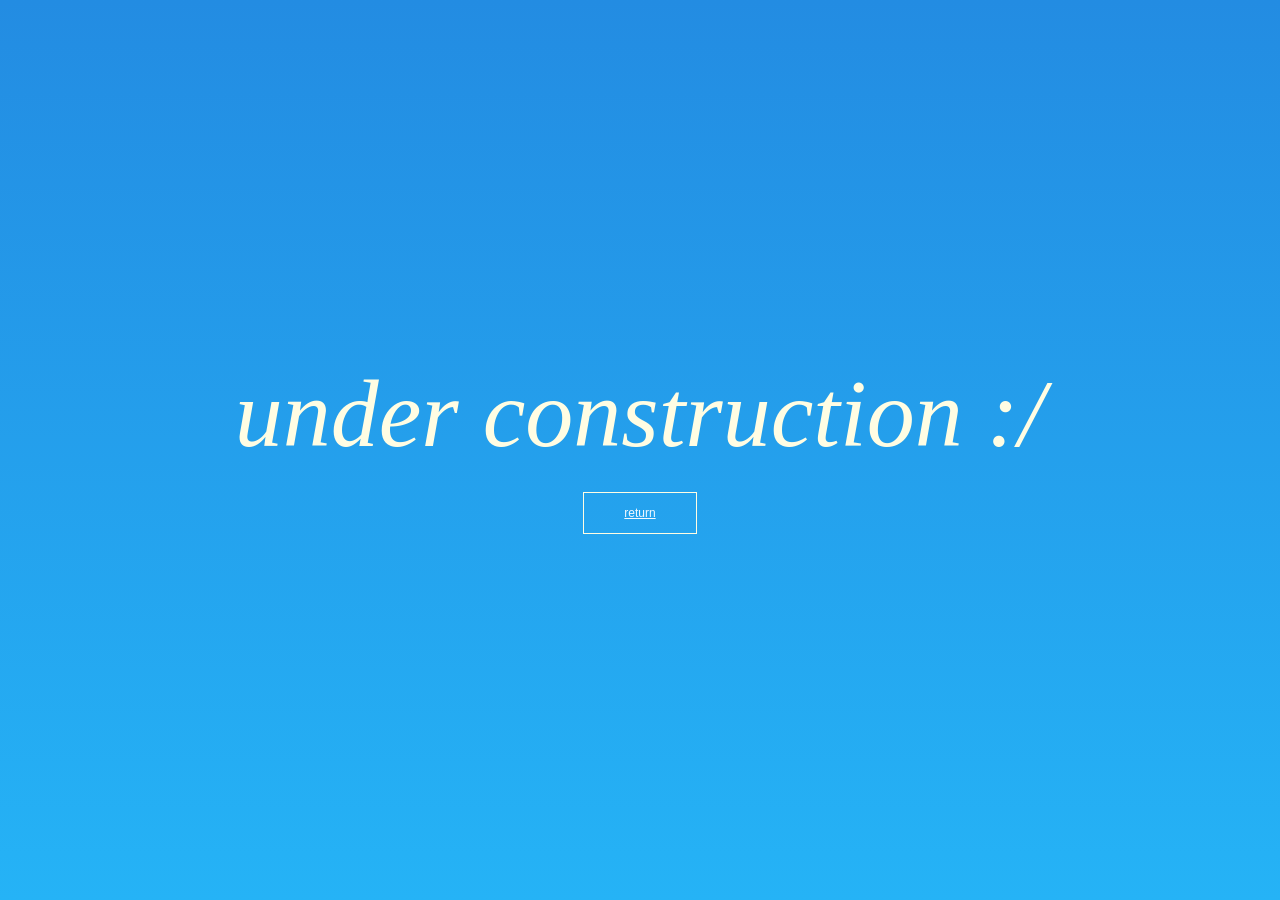
==== academics.html @ 608f5be0 "ummm some target changes and animation" ====
<!doctyle html>
<html lang="en">
  <head>
    <meta charset="UTF-8" />
    <meta name="viewport" content="width=device-width, initial-scale=1.0" />
    <link rel="preconnect" href="https://fonts.googleapis.com" />
    <link rel="preconnect" href="https://fonts.gstatic.com" crossorigin />
    <link rel="stylesheet" href="style.css" />
    <link rel="preconnect" href="https://fonts.gstatic.com" crossorigin />
    <link
      href="https://fonts.googleapis.com/css2?family=Libertinus+Serif:ital,wght@0,400;0,600;0,700;1,400;1,600;1,700&display=swap"
      rel="stylesheet"
    />
  </head>
  <body>
    <div class="landing">
      <div class="h1">under construction :/</div>
      <div style="margin-top: 1.2em" class="return-button">
        <a href="index.html" style="color: aliceblue"> return </a>
      </div>
    </div>
  </body>
</html>
---- style.css ----
@font-face {
  font-family: "Bodoni 72 Italics";
  src: url("bodoni72.ttf") format("truetype");
}

body {
    font-family:Verdana, Geneva, Tahoma, sans-serif;
    margin:0;
    color:#fffde3;
}

html,body{
    min-height: 100vh;
    margin:0;
    color:#fffde3;
    overscroll-behavior:none;
}

.landing{
  min-height: 100vh;
  display: flex;
  flex-direction: column;
  justify-content: center;
  align-items: center;
  position: relative;
     background: linear-gradient(
        180deg,
        #238CE2,
        #25B3F6
    );
}

.landing-text{
    display:flex;
    flex-direction: column;
    justify-content: center;
    align-items: center;
    position: relative;
    z-index:1;
}

.title{
    font-family: "Bodoni 72 Italics", serif;
    font-style: italic;
    font-weight: 400;
    font-size:8rem;
    color:#fffde3;
    margin-bottom:1rem;
    line-height:1;
}

.title:hover{
    transform:scale(1.1);
    cursor:pointer;
}

.h1{
    font-family: "Bodoni 72 Italics", serif;
    font-style: italic;
    font-weight: 400;
    font-size:6rem;
    color:#fffde3;
    margin-bottom:1rem;
    line-height:1;
}

.h2{
    font-family: "Bodoni 72 Italics", serif;
    font-style: italic;
    font-weight: z00;
    font-size:4rem;
    color:#fffde3;
    margin-bottom:1rem;
    line-height:1;
}

.subtitle{
    font-family: "Verdana", sans-serif;
    font-weight: 400;
    font-size:3rem;
    color:#FFFFF1;
    line-height:1;
}

.body{
    font-family:"Verdana",sans-serif;
    font-size:1.5rem;
    color:#FFFFF1;
}

.hyperlink{
    font-family:"Verdana",sans-serif;
    font-size:1.1rem; 
    color:#c7f7ff;
    align-content:center;
}

.hyperlink:hover{
    transform: scale(1.1);
    color:#87edff;
}

.icons{
    display:flex;
    gap:1.5em;
    justify-content:center;
}

.icon-wrapper{
    position:relative;
}


.icons img{
    width:3.5rem;
    padding-top:2em;
    z-index:2;
    transition: transform 0.2s ease;
}

.icons img:hover{
    transform: scale(1.3);
    cursor: pointer;
}


.hoverbox{
  position: absolute;
  bottom: -20%;
  left: 50%;
  transform: translateX(-50%);
  background: white;
  color: #238CE2;
  padding: 0.4em 0.8em;
  font-size: 0.9rem;
  white-space: nowrap;
  opacity: 0;
  transition: opacity 0.2s ease;
  pointer-events: none;
}

.hoverbox-image{
  position: absolute;
  bottom: 30%;
  left: 40%;
  background: white;
  color: #238CE2;
  padding: 0.4em 0.8em;
  font-size: 0.9rem;
  white-space: nowrap;
  opacity: 0;
  transition: opacity 0.2s ease;
  pointer-events: none;
}

.icon-wrapper:hover .hoverbox {
  opacity: 1;
}

.section-image:hover .hoverbox-image{
    opacity:1;
}

.cloud{
    position:absolute;
    display:flex;
    flex-direction:column;
    justify-content:center;
    align-items:center;
    overflow:hidden;
    bottom:-4em;
    z-index:1;
    transition: transform 0.3s ease;
    pointer-events: none;
}

.cloud img{
    width:100%;
}

.cloud2{
    position:absolute;
    display:flex;
    flex-direction:column;
    justify-content:center;
    align-items:center;
    overflow:hidden;
    bottom:1em;
    z-index:1;
    transition: transform 0.8s ease;
    pointer-events: none;
}

.cloud2 img{
    width:100%;
}

.wave{
    position:absolute;
    display:flex;
    flex-direction:column;
    justify-content:center;
    align-items:center;
    overflow:hidden;
    bottom:-250px;
    z-index:1;
    transition: transform 0.2s ease;
    pointer-events: none;
}

.wave img{
    width:100%;
}


.main{
    background:linear-gradient(
        180deg,
        #25B3F6,
        #8DDBFF
    );
    padding-top:22em;
}

.section{
    z-index:0;
    display:flex;
    flex-direction:row;
    align-items:center;
    justify-content:space-between;
    gap: 2em;
    padding-left: 10em;
    padding-top:em;
    padding-right:8em;
    padding-bottom:10em;
}

.last-section{
    justify-content:center;
    align-items:center;
    z-index:0;
    text-align:center;
}

.section-text{
    display:flex;
    flex-direction:column;
    align-items:flex-start;
    gap:0.5rem;
}

.section-image{
    display:flex;
    flex-direction:column;
    align-items:flex-end;
    gap:0.2rem;
    padding-top:2rem;
    padding-left:1rem;
}

.section-image:hover{
    transition:transform 0.2s ease;
    transform:scale(1.1);
}

.section img{
    max-width:30rem;
    max-height:30rem;
    align-items:center;
}


.third{
justify-content:center;
display:flex;
flex-direction:column;
align-items:center;
padding:5em;
gap:1.5em;

}

.polaroid{
    justify-content:center;
    display:flex;
    flex-direction:row;
    align-items:center;
}

.column{
    float:left;
    width:33.33%;
    align-items:center;
    justify-items: center;
    z-index:0;
    margin-top:2em;
}

.column-image{
    border-radius:10px;
}

.row:after{
    content:"";
    display:table;
    clear:both;
}

.rounded{
    border-radius:1.1em;
}

.rounded:hover{
    transform:scale(1.05);
    cursor:pointer;
    transition:transform 0.1s ease-in-out;
}

.fourth{
    justify-content:center;
display:flex;
flex-direction:column;
align-items:center;
padding:5em;
gap:1.5em;
}

.trail {
  position: absolute;
  width: 8px;
  height: 8px;
  border-radius: 50%;
  background: white;
  pointer-events: none;
  transform: translate(-50%, -50%);
  animation: fade 0.6s ease forwards;
  z-index: 9999;
}

.window1 {
  position: relative;
  cursor: pointer;
}

.window1 img {
  position: absolute;
  top: 0;
  left: 0;
  width: 100%;
  height: 100%;
}

@keyframes fade {
  0%   { opacity: 1; transform: translate(-50%, -50%) scale(1); }
  100% { opacity: 0; transform: translate(-50%, -50%) scale(0); }
}

.return-button{
    border:1px solid #fffde3;
    padding:0.8rem 2.5rem;
    corner-radius:1em;
    display:inline-block;
    font-size:12px;
}

.return-button:hover{
    transform:scale(1.35);
    transition: 0.2s ease-out;
}
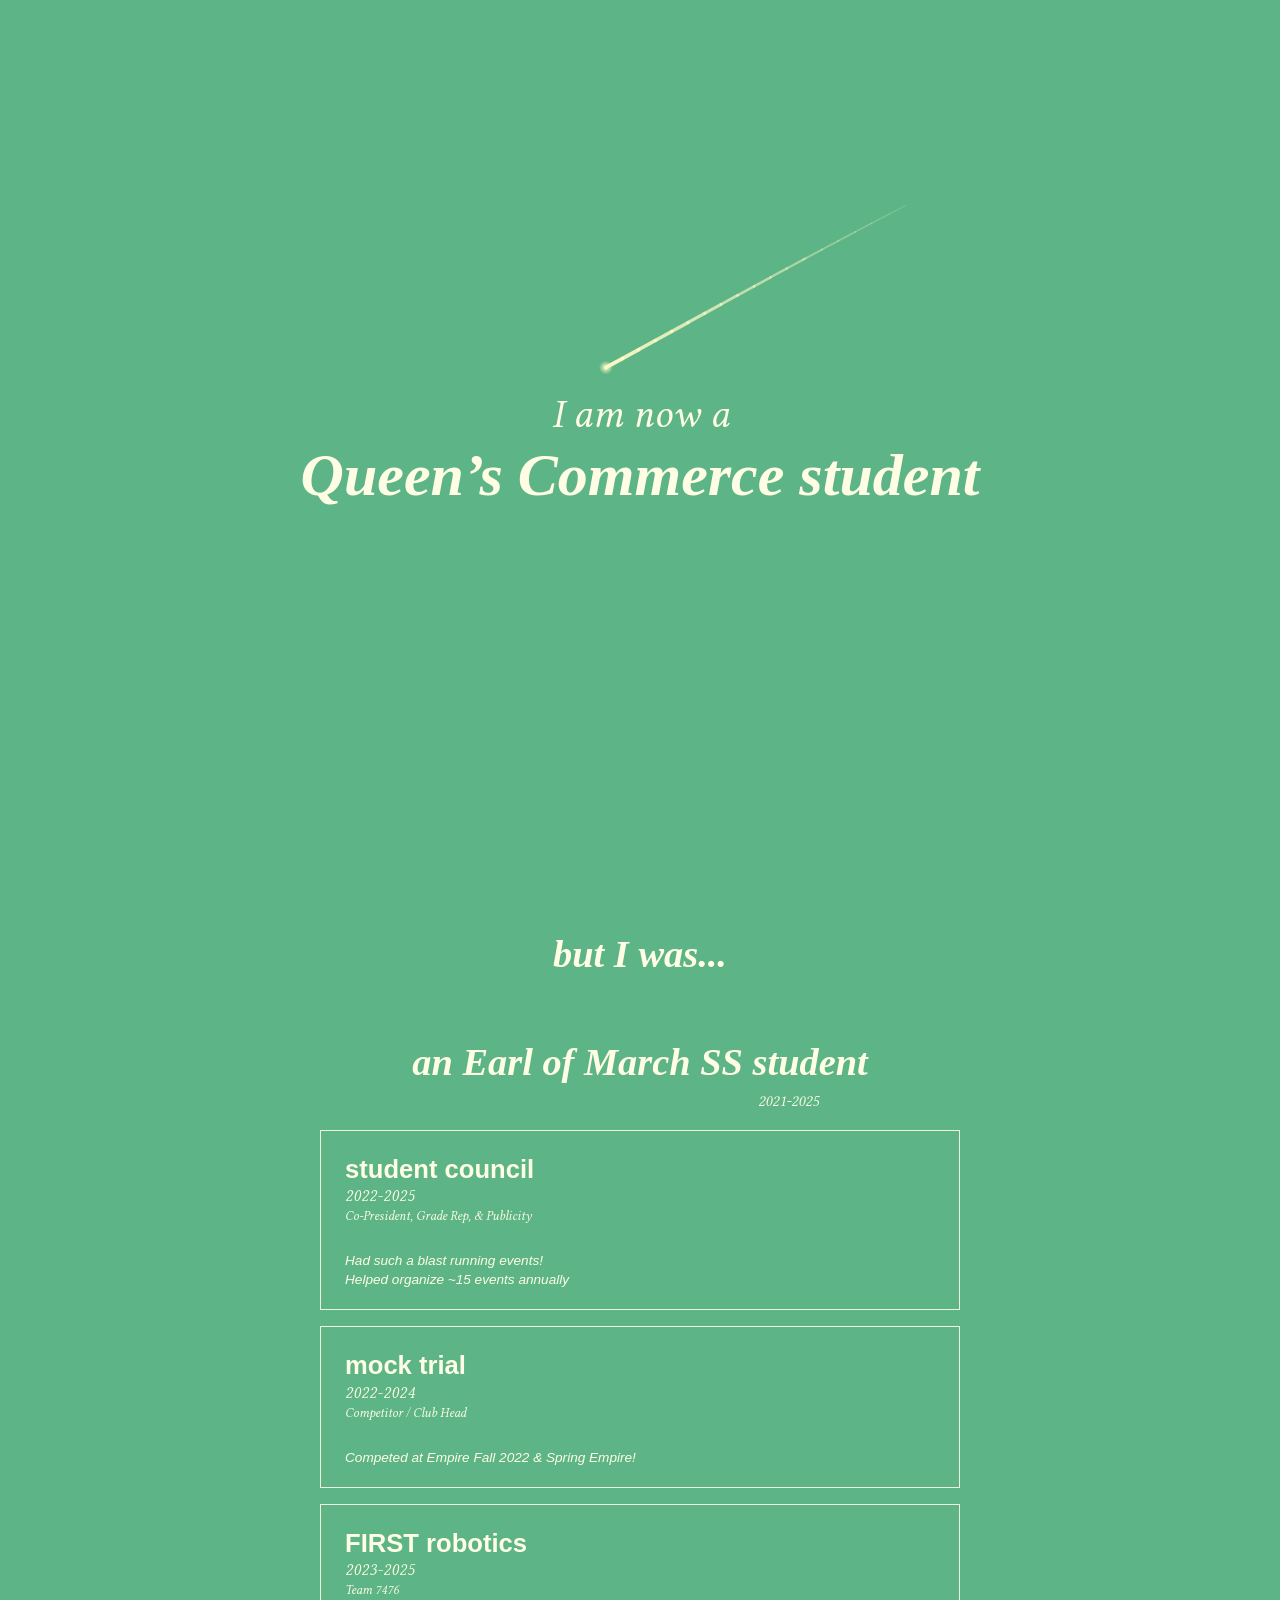
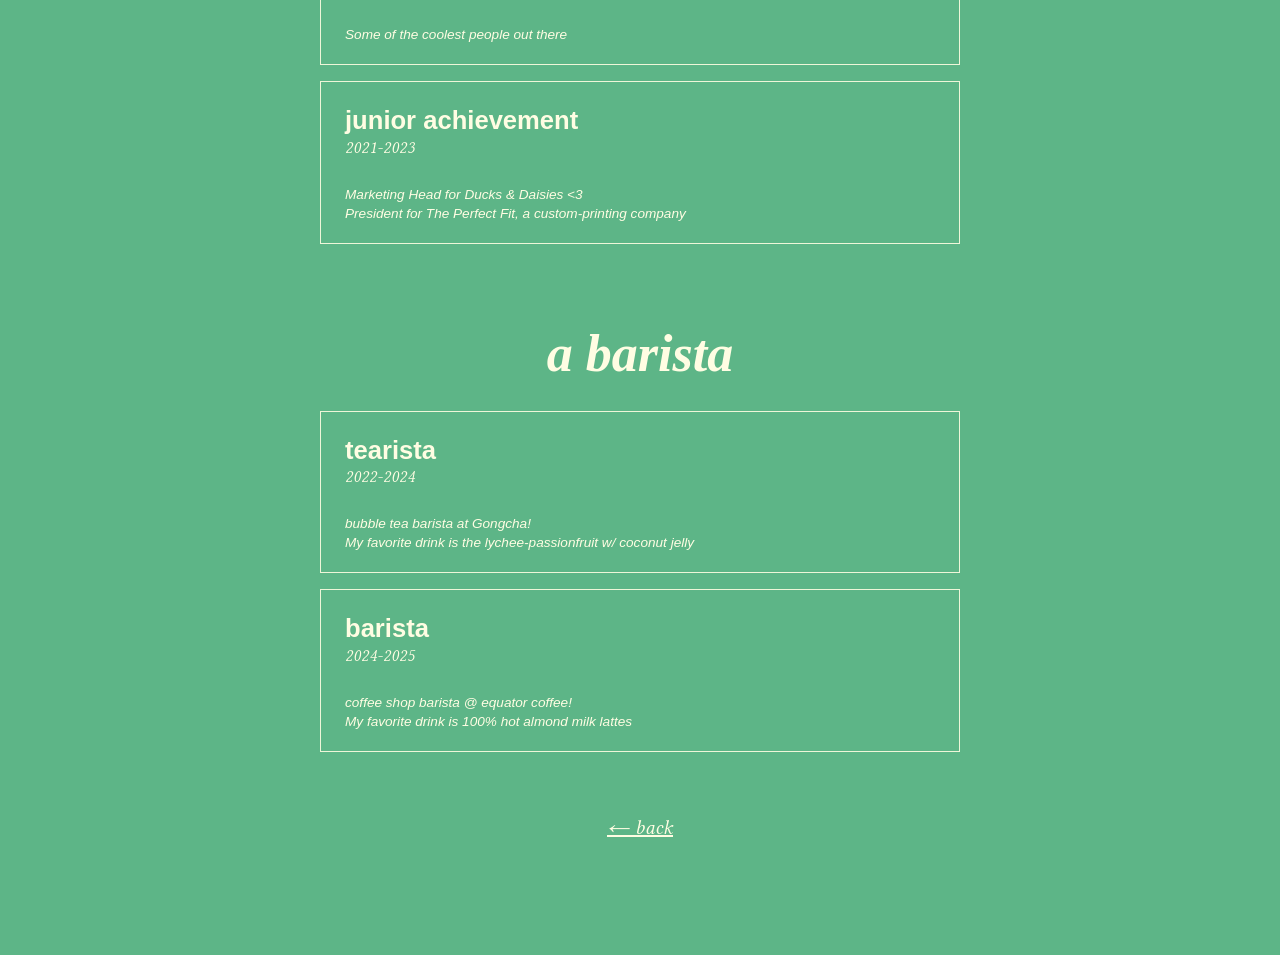
==== commit 71f020bb: "academic, events, index changes" ====
--- a/academics.html
+++ b/academics.html
@@ -1,23 +1,103 @@
-<!doctyle html>
+<!doctype html>
 <html lang="en">
   <head>
     <meta charset="UTF-8" />
     <meta name="viewport" content="width=device-width, initial-scale=1.0" />
+    <title>Academics - Ren Sun</title>
+    <link
+      rel="icon"
+      type="image/png"
+      sizes="192x192"
+      href="img/favicon-192.png"
+    />
     <link rel="preconnect" href="https://fonts.googleapis.com" />
     <link rel="preconnect" href="https://fonts.gstatic.com" crossorigin />
     <link rel="stylesheet" href="style.css" />
-    <link rel="preconnect" href="https://fonts.gstatic.com" crossorigin />
     <link
       href="https://fonts.googleapis.com/css2?family=Libertinus+Serif:ital,wght@0,400;0,600;0,700;1,400;1,600;1,700&display=swap"
       rel="stylesheet"
     />
   </head>
-  <body>
-    <div class="landing">
-      <div class="h1">under construction :/</div>
-      <div style="margin-top: 1.2em" class="return-button">
-        <a href="index.html" style="color: aliceblue"> return </a>
-      </div>
-    </div>
+  <body class="academics-page">
+    <header class="acad-hero">
+      <canvas class="shooting-stars" aria-hidden="true"></canvas>
+      <h1 class="acad-hero-text">
+        <span class="acad-hero-small">I am now a</span>
+        <span class="acad-hero-big">Queen’s Commerce student</span>
+      </h1>
+    </header>
+
+    <main class="acad-content">
+      <p class="acad-lead reveal">but I was...</p>
+
+      <section>
+        <h2 class="acad-heading reveal">an Earl of March SS student</h2>
+        <p class="acad-years reveal">2021-2025</p>
+
+        <article class="acad-card reveal">
+          <h3>student council</h3>
+          <p class="acad-dates">2022-2025</p>
+          <p class="acad-role">Co-President, Grade Rep, &amp; Publicity</p>
+          <p class="acad-note">
+            Had such a blast running events!<br />
+            Helped organize ~15 events annually
+          </p>
+        </article>
+
+        <article class="acad-card reveal">
+          <h3>mock trial</h3>
+          <p class="acad-dates">2022-2024</p>
+          <p class="acad-role">Competitor / Club Head</p>
+          <p class="acad-note">
+            Competed at Empire Fall 2022 &amp; Spring Empire!
+          </p>
+        </article>
+
+        <article class="acad-card reveal">
+          <h3>FIRST robotics</h3>
+          <p class="acad-dates">2023-2025</p>
+          <p class="acad-role">Team 7476</p>
+          <p class="acad-note">Some of the coolest people out there</p>
+        </article>
+
+        <article class="acad-card reveal">
+          <h3>junior achievement</h3>
+          <p class="acad-dates">2021-2023</p>
+          <p class="acad-note">
+            Marketing Head for Ducks &amp; Daisies &lt;3<br />
+            President for The Perfect Fit, a custom-printing company
+          </p>
+        </article>
+      </section>
+
+      <section>
+        <h2 class="acad-heading acad-heading-big reveal">a barista</h2>
+
+        <article class="acad-card reveal">
+          <h3>tearista</h3>
+          <p class="acad-dates">2022-2024</p>
+          <p class="acad-note">
+            bubble tea barista at Gongcha!<br />
+            My favorite drink is the lychee-passionfruit w/ coconut jelly
+          </p>
+        </article>
+
+        <article class="acad-card reveal">
+          <h3>barista</h3>
+          <p class="acad-dates">2024-2025</p>
+          <p class="acad-note">
+            coffee shop barista @ equator coffee!<br />
+            My favorite drink is 100% hot almond milk lattes
+          </p>
+        </article>
+      </section>
+
+      <p class="acad-back reveal">
+        <a href="index.html">← back</a>
+      </p>
+    </main>
+
+    <script src="shooting-stars.js"></script>
+    <script src="reveal.js"></script>
   </body>
 </html>
--- a/style.css
+++ b/style.css
@@ -14,6 +14,34 @@
     margin:0;
     color:#fffde3;
     overscroll-behavior:none;
+    overflow-x:clip;
+}
+
+.fish-cursor-on{
+    cursor:none;
+}
+
+.fish-cursor{
+    position:fixed;
+    top:0;
+    left:0;
+    z-index:10000;
+    width:40px;
+    max-width:none;
+    pointer-events:none;
+    visibility:hidden;
+}
+
+.fish-cursor.is-visible{
+    visibility:visible;
+}
+
+img{
+    max-width:100%;
+    height:auto;      
+    /* no dragging images around as a see-through "ghost" (Firefox: see index.html) */
+    -webkit-user-drag:none;
+    user-select:none;
 }
 
 .landing{
@@ -30,6 +58,16 @@
     );
 }
 
+
+.shooting-stars{
+    position:absolute;
+    inset:0;
+    width:100%;
+    height:100%;
+    z-index:0;
+    pointer-events:none;
+}
+
 .landing-text{
     display:flex;
     flex-direction: column;
@@ -43,22 +81,27 @@
     font-family: "Bodoni 72 Italics", serif;
     font-style: italic;
     font-weight: 400;
-    font-size:8rem;
+    font-size:clamp(4.5rem, 16vw, 8rem);
     color:#fffde3;
     margin-bottom:1rem;
     line-height:1;
 }
 
-.title:hover{
-    transform:scale(1.1);
-    cursor:pointer;
-}
+.title-letter{
+    display:inline-block;
+    transition:transform 0.2s ease;
+}
+
+.title-letter:hover{
+    transform:scale(1.3);
+}
+
 
 .h1{
     font-family: "Bodoni 72 Italics", serif;
     font-style: italic;
     font-weight: 400;
-    font-size:6rem;
+    font-size:clamp(2rem, 9vw, 4rem);
     color:#fffde3;
     margin-bottom:1rem;
     line-height:1;
@@ -68,7 +111,7 @@
     font-family: "Bodoni 72 Italics", serif;
     font-style: italic;
     font-weight: z00;
-    font-size:4rem;
+    font-size:clamp(2rem, 7vw, 4rem);
     color:#fffde3;
     margin-bottom:1rem;
     line-height:1;
@@ -77,14 +120,14 @@
 .subtitle{
     font-family: "Verdana", sans-serif;
     font-weight: 400;
-    font-size:3rem;
+    font-size:clamp(1.75rem, 6vw, 3rem);
     color:#FFFFF1;
     line-height:1;
 }
 
 .body{
     font-family:"Verdana",sans-serif;
-    font-size:1.5rem;
+    font-size:clamp(1rem, 3.5vw, 1.5rem);
     color:#FFFFF1;
 }
 
@@ -120,7 +163,46 @@
 
 .icons img:hover{
     transform: scale(1.3);
-    cursor: pointer;
+    cursor: grab;
+}
+
+.icons a{
+    cursor:grab;
+    touch-action:none;
+}
+
+.is-grabbing,
+.is-grabbing *{
+    cursor:grabbing !important;
+}
+
+.icon-wrapper.is-empty .hoverbox{
+    display:none;
+}
+
+/* an icon that has been dragged out of the row */
+.falling-icon{
+    position:absolute;
+    top:0;
+    left:0;
+    z-index:5;
+    will-change:transform;
+}
+
+.falling-icon a,
+.falling-icon img{
+    display:block;
+}
+
+
+.falling-icon img,
+.falling-icon img:hover{
+    transform:scale(1.3);
+}
+
+
+.falling-icon a:focus:not(:focus-visible){
+    outline:none;
 }
 
 
@@ -159,6 +241,7 @@
 
 .section-image:hover .hoverbox-image{
     opacity:1;
+    z-index:2;
 }
 
 .cloud{
@@ -176,6 +259,7 @@
 
 .cloud img{
     width:100%;
+    max-width:none;
 }
 
 .cloud2{
@@ -186,13 +270,14 @@
     align-items:center;
     overflow:hidden;
     bottom:1em;
-    z-index:1;
+    z-index:2;
     transition: transform 0.8s ease;
     pointer-events: none;
 }
 
 .cloud2 img{
     width:100%;
+    max-width:none;
 }
 
 .wave{
@@ -202,14 +287,16 @@
     justify-content:center;
     align-items:center;
     overflow:hidden;
-    bottom:-250px;
+    bottom:calc(1em + 4vw - 23.8vw);
     z-index:1;
     transition: transform 0.2s ease;
     pointer-events: none;
+    opacity:80%;
 }
 
 .wave img{
     width:100%;
+    max-width:none;
 }
 
 
@@ -219,7 +306,19 @@
         #25B3F6,
         #8DDBFF
     );
-    padding-top:22em;
+    padding-top:calc(19.8vw + 6em);
+
+    position:relative;
+    z-index:0;
+}
+
+.sparkles{
+    position:fixed;
+    inset:0;
+    width:100%;
+    height:100%;
+    z-index:-1;
+    pointer-events:none;
 }
 
 .section{
@@ -230,9 +329,14 @@
     justify-content:space-between;
     gap: 2em;
     padding-left: 10em;
-    padding-top:em;
-    padding-right:8em;
+    padding-top:2em;
+    padding-right:10em;
     padding-bottom:10em;
+
+}
+
+.section img{
+    border-radius:0.4em;
 }
 
 .last-section{
@@ -258,16 +362,28 @@
     padding-left:1rem;
 }
 
-.section-image:hover{
-    transition:transform 0.2s ease;
+.section-image:empty{
+    display:none;
+}
+
+.section-image:first-child{
+    align-items:flex-start;
+    padding-left:0;
+}
+
+.section img:hover{
+    transition:transform 0.2s ease-in-out;
     transform:scale(1.1);
 }
 
 .section img{
-    max-width:30rem;
+    max-width:min(30rem, 100%);
     max-height:30rem;
     align-items:center;
 }
+
+
+
 
 
 .third{
@@ -287,19 +403,196 @@
     align-items:center;
 }
 
+
+.section:has(.column){
+    gap:clamp(3.5em, 9vw, 8em);
+    justify-content:center;
+}
+
+/* photo and caption centred within each column */
 .column{
     float:left;
-    width:33.33%;
-    align-items:center;
-    justify-items: center;
+    width:50%;
+    display:flex;
+    flex-direction:column;
+    align-items:center;
+    text-align:center;
     z-index:0;
     margin-top:2em;
 }
 
-.column-image{
-    border-radius:10px;
-}
-
+.column img{
+    border-radius:0.6em;
+}
+
+.section-image img,
+.column img{
+    cursor:pointer;
+    touch-action:manipulation;
+    -webkit-tap-highlight-color:transparent;
+}
+.stack{
+    /* resting spots of the two cards behind the photo */
+    --pose-1:translate(3%, 1.5%) rotate(4deg);
+    --pose-2:translate(-3%, 2.5%) rotate(-5deg);
+    position:relative;
+    display:inline-block;
+    max-width:100%;
+    line-height:0;
+    isolation:isolate;
+}
+
+/* fan the pile out a little on hover so it invites a click */
+.stack:hover{
+    --pose-1:translate(5%, 2%) rotate(7deg);
+    --pose-2:translate(-5%, 3%) rotate(-8deg);
+}
+
+
+
+.stack > img{
+    box-sizing:border-box;
+    padding:0.8em 0.8em 2em;
+    background:#efefec;
+    border-radius:3px;
+    filter:var(--tone) var(--shadow);
+}
+
+.scroll-gallery{
+    display:none;
+}
+
+@media (min-width: 769px){
+    .section:has(.scroll-gallery){
+        align-items:flex-start;
+    }
+
+    .section:has(.scroll-gallery) .section-text{
+        position:sticky;
+        top:30vh;
+    }
+
+    .section-image:has(.scroll-gallery) .stack,
+    .section-image:has(.scroll-gallery) .hoverbox-image{
+        display:none;
+    }
+
+    .scroll-gallery{
+        display:flex;
+        flex-direction:column;
+        align-items:center;
+        gap:4rem;
+    }
+
+    .scroll-photo{
+        display:block;
+        max-width:min(30rem, 100%);
+        max-height:30rem;
+        box-sizing:border-box;
+        border-radius:3px;
+        filter:var(--tone) var(--shadow);
+        transition:filter 0.4s ease;
+    }
+
+
+    .scroll-gallery.no-frame .scroll-photo{
+        padding:0;
+        background:none;
+        border-radius:0.4em;
+    }
+}
+
+/* the artist / merch designer artwork goes without the polaroid frame */
+.stack:has(.window2) > img{
+    padding:0;
+    background:none;
+    border-radius:0.4em;
+}
+
+.stack > img:not(.stack-back){
+    position:relative;
+    z-index:2;
+    display:block;
+    max-width:100%;
+    transition:filter 0.4s ease, transform 0.1s ease-in-out;
+}
+
+.column .stack{
+    margin-bottom:0.75rem;
+}
+
+.section .stack{
+    max-width:min(30rem, 100%);
+}
+
+.stack-back{
+    position:absolute;
+    inset:0;
+    width:100%;
+    height:100%;
+    object-fit:cover;
+    pointer-events:none;
+    transition:transform 0.3s ease, opacity 0.3s ease;
+}
+
+.stack-back-1{
+    z-index:1;
+    transform:var(--pose-1);
+}
+
+.stack-back-2{
+    z-index:0;
+    transform:var(--pose-2);
+    opacity:0.9;
+}
+
+/* shuffle (timed by the gallery script): the top photo slides out to the side
+   and tucks in at the back of the pile, while each card behind moves up a spot */
+.stack.is-shuffling > .stack-back{
+    transition:transform 0.5s cubic-bezier(0.22, 1, 0.36, 1) 0.05s, opacity 0.5s ease;
+}
+
+.stack.is-shuffling > img:not(.stack-back){
+    animation:stack-to-back 0.55s ease-in-out forwards;
+}
+
+@keyframes stack-to-back{
+    0%{ transform:none; z-index:2; }
+    45%{ transform:translate(-62%, -3%) rotate(-10deg); z-index:2; }
+    46%{ transform:translate(-62%, -3%) rotate(-10deg); z-index:-1; }
+    100%{ transform:var(--pose-2); z-index:-1; opacity:0.9; }
+}
+
+/* every other click the photo leaves to the right instead */
+.stack.is-shuffling.exit-right > img:not(.stack-back){
+    animation-name:stack-to-back-right;
+}
+
+@keyframes stack-to-back-right{
+    0%{ transform:none; z-index:2; }
+    45%{ transform:translate(62%, -3%) rotate(10deg); z-index:2; }
+    46%{ transform:translate(62%, -3%) rotate(10deg); z-index:-1; }
+    100%{ transform:var(--pose-2); z-index:-1; opacity:0.9; }
+}
+
+.stack.is-shuffling .stack-back-1{
+    transform:none;
+    opacity:1;
+}
+
+.stack.is-shuffling .stack-back-2{
+    transform:var(--pose-1);
+    opacity:1;
+}
+
+.stack.no-anim > img{
+    transition:none !important;
+}
+
+.column img:hover{
+    transform: scale(1.05); 
+    transition:transform 0.2s ease-in-out, filter 0.4s ease;
+}
 .row:after{
     content:"";
     display:table;
@@ -307,13 +600,13 @@
 }
 
 .rounded{
-    border-radius:1.1em;
+    border-radius:1em;
 }
 
 .rounded:hover{
     transform:scale(1.05);
     cursor:pointer;
-    transition:transform 0.1s ease-in-out;
+    transition:transform 0.2s ease-in-out;
 }
 
 .fourth{
@@ -367,3 +660,1108 @@
     transform:scale(1.35);
     transition: 0.2s ease-out;
 }
+
+.forward-button{
+    margin-top:1em;
+    text-decoration:none;
+    border:1px solid #fffde3;
+    padding:0.8rem 2rem;
+    color:#efefec;
+    corner-radius:1em;
+    display:inline-block;
+    font-size:1.3em;
+}
+
+.forward-button:hover{
+    transform:scale(1.2);
+    transition: 0.3s ease-out;
+}
+
+.player{
+    --player-blue:#238CE2;
+    --player-fg:#fff;
+    --player-bg:rgba(37, 179, 246, 0.85);
+    position:fixed;
+    left:0;
+    right:0;
+    bottom:0;
+    z-index:100;
+    font-family:"Bodoni 72 Italics", serif;
+    color:var(--player-fg);
+    pointer-events:none;
+}
+
+.player-card,
+.player-bubble{
+    opacity:0;
+    visibility:hidden;
+    pointer-events:auto;
+    transition:opacity 0.3s ease, transform 0.3s ease, visibility 0.3s;
+}
+
+.player-card{
+    transform:translateY(100%);
+}
+
+.player-bubble{
+    transform:scale(0.6);
+}
+
+.player.is-shown:not(.is-closed) .player-card,
+.player.is-shown.is-closed .player-bubble{
+    opacity:1;
+    visibility:visible;
+    transform:none;
+}
+
+.player-card{
+    display:grid;
+    grid-template-columns:1fr auto 1fr;
+    align-items:center;
+    gap:1.5rem;
+    padding:0.6rem 1.5rem;
+    background:var(--player-bg);
+    -webkit-backdrop-filter:blur(12px);
+    backdrop-filter:blur(12px);
+    border-top:1px solid rgba(255, 255, 255, 0.35);
+    box-shadow:0 -4px 20px rgba(20, 90, 150, 0.2);
+}
+
+.player-center{
+    display:flex;
+    flex-direction:column;
+    gap:0.3rem;
+    width:min(30rem, 42vw);
+}
+
+.player-side{
+    justify-self:end;
+    display:flex;
+    align-items:center;
+    gap:1rem;
+}
+
+.player-bubble{
+    position:absolute;
+    right:1.25rem;
+    bottom:1.25rem;
+    width:56px;
+    height:56px;
+    padding:0;
+    border:3px solid #fff;
+    border-radius:50%;
+    overflow:hidden;
+    background:#d9efff;
+    box-shadow:0 6px 18px rgba(20, 90, 150, 0.3);
+    cursor:pointer;
+}
+
+.player-bubble .player-cover{
+    width:100%;
+    height:100%;
+    border-radius:0;
+}
+
+.player.is-playing .player-bubble .player-cover{
+    animation:player-spin 8s linear infinite;
+}
+
+@keyframes player-spin{
+    to{ transform:rotate(360deg); }
+}
+
+.player-info{
+    display:flex;
+    align-items:center;
+    gap:0.7rem;
+}
+
+.player-cover{
+    width:52px;
+    height:52px;
+    flex-shrink:0;
+    border-radius:6px;
+    object-fit:cover;
+    background:#d9efff;
+}
+
+.player-text{
+    flex:1;
+    min-width:0;
+}
+
+.player-title,
+.player-subtitle{
+    white-space:nowrap;
+    overflow:hidden;
+    text-overflow:ellipsis;
+}
+
+.player-title{
+    font-size:1.1rem;
+    font-style:italic;
+}
+
+.player-subtitle{
+    font-size:0.85rem;
+    opacity:0.75;
+}
+
+.player-close,
+.player-btn,
+.player-play{
+    display:grid;
+    place-items:center;
+    padding:0;
+    border:0;
+    background:none;
+    color:var(--player-fg);
+    cursor:pointer;
+    transition:transform 0.15s ease;
+}
+
+.player-close svg{
+    width:26px;
+    height:26px;
+    fill:currentColor;
+}
+
+.player-controls{
+    display:flex;
+    justify-content:center;
+    align-items:center;
+    gap:0.9rem;
+}
+
+.player-btn svg{
+    width:24px;
+    height:24px;
+    fill:currentColor;
+}
+
+.player-btn text{
+    font-family:"Bodoni 72 Italics", serif;
+    font-size:7px;
+    font-weight:700;
+}
+
+.player-play{
+    width:42px;
+    height:42px;
+    border-radius:50%;
+    background:#fff;
+    color:var(--player-blue);
+}
+
+.player-play svg{
+    width:22px;
+    height:22px;
+    fill:currentColor;
+}
+
+.player-close:hover,
+.player-btn:hover,
+.player-play:hover{
+    transform:scale(1.08);
+}
+
+.player .icon-pause,
+.player.is-playing .icon-play{
+    display:none;
+}
+
+.player.is-playing .icon-pause{
+    display:block;
+}
+
+.player-progress{
+    display:flex;
+    align-items:center;
+    gap:0.5rem;
+}
+
+.player-time{
+    font-size:0.8rem;
+    min-width:2.2em;
+    text-align:center;
+    font-variant-numeric:tabular-nums;
+}
+
+.player-seek{
+    --fill:0%;
+    flex:1;
+    height:4px;
+    margin:0;
+    border-radius:2px;
+    background:linear-gradient(to right, #fff var(--fill), rgba(255, 255, 255, 0.35) var(--fill));
+    appearance:none;
+    -webkit-appearance:none;
+    cursor:pointer;
+}
+
+.player-seek::-webkit-slider-thumb{
+    -webkit-appearance:none;
+    width:12px;
+    height:12px;
+    border-radius:50%;
+    background:#fff;
+}
+
+.player-seek::-moz-range-thumb{
+    width:12px;
+    height:12px;
+    border:0;
+    border-radius:50%;
+    background:#fff;
+}
+
+.player-link{
+    font-size:0.85rem;
+    color:var(--player-fg);
+}
+
+.player-engine{
+    position:absolute;
+    width:1px;
+    height:1px;
+    overflow:hidden;
+    opacity:0;
+    pointer-events:none;
+}
+
+@media (prefers-reduced-motion: reduce){
+    .player.is-playing .player-bubble .player-cover{
+        animation:none;
+    }
+}
+
+
+.site-footer{
+    position:relative; /* the footer's shooting-star canvas sits behind the art */
+}
+
+.footer-deer{
+    display:block;
+    width:100%;
+    height:auto;
+    position:relative;
+    z-index:1;
+}
+
+.footer-bar{
+    padding:4rem 2rem calc(96px + 0.6rem);
+    background:#88D484;
+    text-align:center;
+    font-family:"Bodoni 72 Italics", serif;
+    font-style:italic;
+    font-size:min(1.2em); 
+    line-height:1.1;
+    color:#fffde3;
+}
+
+/* the wide hill (768px and up) ends in a slightly different green */
+@media (min-width: 768px){
+    .footer-bar{
+        background:#8DD48C;
+    }
+}
+
+.footer-credit{
+    color:inherit;
+}
+
+.footer-credit:hover{
+    color:#ffffff;
+}
+
+@media (max-width: 1200px){
+    .section{
+        padding-left:5em;
+        padding-right:5em;
+        padding-bottom:7em;
+    }
+
+}
+
+
+@media (max-width: 900px){
+    .section{
+        padding-left:2.5em;
+        padding-right:2.5em;
+        padding-bottom:5em;
+    }
+
+    .polaroid{
+        padding:0 1.5rem;
+        text-align:center;
+    }
+}
+
+
+@media (max-width: 768px){
+    .landing{
+        padding:0 1rem;
+        box-sizing:border-box;
+    }
+
+    .landing-text{
+        text-align:center;
+    }
+
+    .icons{
+        gap:1.25em;
+        flex-wrap:wrap;
+    }
+
+    .icons img{
+        width:2.75rem;
+        padding-top:1.5em;
+    }
+
+
+    .cloud,
+    .cloud2{
+        width:240%;
+        left:-70%;
+    }
+
+    .cloud{
+        bottom:-6em;
+    }
+
+    .cloud2{
+        bottom:-1em;
+    }
+
+    .wave{
+        width:300%;
+        left:-100%;
+        bottom:calc(-1em + 15vw - 71.4vw);
+    }
+
+    .main{
+        padding-top:calc(56.4vw + 4em);
+    }
+
+    .footer-bar{
+        padding-bottom:calc(134px + 0.6rem);
+    }
+    .section{
+        flex-direction:column;
+        align-items:center;
+        gap:1rem;
+        padding:0 1.25rem 4em;
+        text-align:center;
+    }
+
+    .section-text{
+        align-items:center;
+        order:-1;
+    }
+
+    .section-image,
+    .section-image:first-child{
+        align-items:center;
+        padding:0;
+        position:relative;
+    }
+
+    .hoverbox-image{
+        left:50%;
+        transform:translateX(-50%);
+    }
+
+    .section:has(.column){
+        flex-direction:row;
+        align-items:flex-start;
+    }
+
+    .column{
+        float:none;
+        width:30%;
+        margin-top:0;
+        gap:3em;
+    }
+
+    .column .body{
+        margin-top:0.5rem;
+    }
+
+  .column .img{
+  }
+
+    .player-card{
+        grid-template-columns:1fr auto;
+        gap:0.4rem 1rem;
+        padding:0.6rem 1rem 0.8rem;
+    }
+
+    .player-center{
+        grid-column:1 / -1;
+        grid-row:2;
+        width:100%;
+    }
+
+    .player-link{
+        display:none;
+    }
+
+    .player-cover{
+        width:44px;
+        height:44px;
+    }
+
+    .player-bubble{
+        right:1rem;
+        bottom:1rem;
+    }
+
+    .third,
+    .fourth{
+        padding:3em 1.25rem;
+    }
+}
+
+@media (max-width: 560px){
+    .section:has(.column){
+        flex-direction:column;
+        align-items:center;
+        gap:1.5rem;
+    }
+
+    .column{
+        width:100%;
+        max-width:17rem;
+    }
+}
+
+@media (max-width: 400px){
+    .icons{
+        gap:0.9em;
+    }
+
+    .icons img{
+        width:2.4rem;
+    }
+
+    .hoverbox,
+    .hoverbox-image{
+        font-size:0.75rem;
+    }
+}
+
+@media (hover: none){
+    .title:hover,
+    .title-letter:hover,
+    .hyperlink:hover,
+    .icons img:hover,
+    .section-image:hover,
+    .rounded:hover,
+    .return-button:hover{
+        transform:none;
+    }
+
+    .trail{
+        display:none;
+    }
+}
+
+.fade-in{
+    opacity:0;
+    transform:translateY(40px);
+    transition:opacity 0.8s ease, transform 0.8s ease;
+}
+
+.fade-in.visible{
+    opacity:1;
+    transform:none;
+}
+
+/* Typewriter text (spans added by the script in index.html, desktop only) */
+.tw-char{
+    visibility:hidden;
+}
+
+.tw-char.tw-shown{
+    visibility:visible;
+}
+
+/* cursor that rides along with the newest character */
+.tw-current{
+    position:relative;
+}
+
+.tw-current::after{
+    content:"";
+    position:absolute;
+    top:0.1em;
+    bottom:0.05em;
+    right:-0.12em;
+    width:max(2px, 0.05em);
+    background:currentColor;
+}
+
+.sr-only{
+    position:absolute;
+    width:1px;
+    height:1px;
+    overflow:hidden;
+    clip:rect(0 0 0 0);
+    white-space:nowrap;
+}
+
+/* ---------- Subpages: academics.html, events.html ----------
+   both use the .acad-* layout below (hero, headings, outlined cards) */
+.academics-page{
+    background:#5DB587;
+}
+
+.acad-hero{
+    position:relative;
+    min-height:100vh;
+    display:flex;
+    align-items:center;
+    justify-content:center;
+    padding:2rem 1.25rem;
+    box-sizing:border-box;
+    overflow:hidden;
+    text-align:center;
+}
+
+.acad-hero-text{
+    position:relative;
+    z-index:1; /* above the shooting stars */
+    margin:0;
+    display:flex;
+    flex-direction:column;
+    gap:0.25rem;
+    font-family:"Libertinus Serif", serif;
+    font-style:italic;
+    font-weight:400;
+    line-height:1.15;
+}
+
+.acad-hero-small{
+    font-size:clamp(1.75rem, 4vw, 2.5rem);
+}
+
+.acad-hero-big{
+    font-size:clamp(2.25rem, 6vw, 3.75rem);
+    font-weight:700;
+}
+
+.acad-content{
+    max-width:40rem;
+    margin:0 auto;
+    padding:2rem 1.25rem 6rem;
+}
+
+.acad-lead,
+.acad-heading,
+.acad-years,
+.acad-dates,
+.acad-role,
+.acad-back{
+    font-family:"Libertinus Serif", serif;
+    font-style:italic;
+}
+
+.acad-lead{
+    margin:0 0 4rem;
+    text-align:center;
+    font-size:clamp(1.75rem, 4.5vw, 2.4rem);
+    font-weight:700;
+}
+
+.acad-heading{
+    margin:0;
+    text-align:center;
+    font-size:clamp(1.75rem, 4.5vw, 2.4rem);
+    font-weight:600;
+}
+
+.acad-heading-big{
+    margin:5rem 0 1.75rem;
+    font-size:clamp(2.25rem, 6vw, 3.25rem);
+    font-weight:700;
+}
+
+.acad-years{
+    margin:0.5rem 22% 1.25rem 0;
+    text-align:right;
+    font-size:1rem;
+}
+
+.acad-card{
+    margin-bottom:1rem;
+    padding:1.5rem 1.5rem 1.25rem;
+    border:1.5px solid rgba(255, 253, 227, 0.9);
+}
+
+.acad-card h3{
+    margin:0 0 0.15rem;
+    font-size:clamp(1.3rem, 3.5vw, 1.6rem);
+    font-weight:700;
+}
+
+.acad-card p{
+    margin:0;
+}
+
+.acad-dates{
+    font-size:1.05rem;
+}
+
+.acad-card .acad-role{
+    margin-top:0.25rem;
+    font-size:0.8rem;
+}
+
+.acad-card .acad-note{
+    margin-top:1.75rem;
+    font-size:0.85rem;
+    font-style:italic;
+    line-height:1.4;
+}
+
+.acad-back{
+    margin-top:4rem;
+    text-align:center;
+    font-size:1.25rem;
+}
+
+.acad-back a{
+    color:#fffde3;
+}
+
+/* ---------- Events page (events.html): blue version of the same layout ---------- */
+.events-page{
+    background:#5F9BC5;
+}
+
+.events-intro{
+    position:relative;
+    z-index:1; /* above the shooting stars */
+    max-width:30rem;
+    text-align:left;
+    font-size:0.95rem;
+    line-height:1.4;
+}
+
+.events-intro p{
+    margin:0 0 1.1rem;
+}
+
+.events-heading{
+    margin:5rem 0 1.5rem;
+    font-size:clamp(1.6rem, 4vw, 2.1rem);
+    font-weight:700;
+}
+
+.events-heading:first-child{
+    margin-top:2rem;
+}
+
+/* cards read from the right */
+.acad-card-right{
+    text-align:right;
+}
+
+/* ---------- Portfolio page (portfolio.html) ---------- */
+.portfolio-page{
+    background:#CE8BAB;
+}
+
+.portfolio-intro{
+    position:relative;
+    z-index:1; /* above the shooting stars */
+    display:flex;
+    flex-direction:column;
+    align-items:center;
+    gap:1rem;
+}
+
+.portfolio-title{
+    margin:0 0 1rem;
+    font-family:"Libertinus Serif", serif;
+    font-style:italic;
+    font-weight:400;
+    font-size:clamp(1.6rem, 4vw, 2.3rem);
+    line-height:1.25;
+}
+
+.portfolio-intro .forward-button{
+    margin-top:0;
+    border-width:2px;
+    font-weight:700;
+}
+
+.portfolio-contact{
+    color:#fffde3;
+    font-size:0.85rem;
+}
+
+.portfolio-posts{
+    display:flex;
+    flex-direction:column;
+    align-items:center;
+    gap:1.75rem;
+    padding:2rem 1.25rem 6rem;
+}
+
+.post{
+    width:min(30rem, 100%);
+    box-sizing:border-box;
+    padding:2rem 1.9rem 0.9rem;
+    background:#fafffd;
+    border-radius:0.5em;
+    box-shadow:0 8px 20px rgba(120, 40, 80, 0.12);
+}
+
+/* grey placeholder until an <img> is added */
+.post-photo{
+    aspect-ratio:9 / 7;
+    background:#d9d9d9;
+    border-radius:6px;
+    overflow:hidden;
+    user-select:none;
+}
+
+.post-photo img{
+    display:block;
+    width:100%;
+    height:100%;
+    object-fit:cover;
+}
+
+.like-button{
+    display:inline-flex;
+    align-items:center;
+    gap:0.6rem;
+    margin-top:0.5rem;
+    padding:0.25rem 0;
+    border:0;
+    background:none;
+    color:#111;
+    font-family:Verdana, Geneva, Tahoma, sans-serif;
+    font-size:1.6rem;
+    cursor:pointer;
+}
+
+.like-button .heart{
+    width:1.7rem;
+    height:1.7rem;
+    fill:none;
+    stroke:#111;
+    stroke-width:2;
+    transition:fill 0.15s ease, stroke 0.15s ease;
+}
+
+.like-button .heart:hover{
+     transform:scale(1.3);
+     transition:transform 0.2s ease;
+}
+
+.post.is-liked .like-button .heart{
+    fill:#e8336d;
+    stroke:#e8336d;
+}
+
+.like-button.pop .heart{
+    animation:heart-pop 0.45s cubic-bezier(0.3, 0.9, 0.5, 1.2);
+}
+
+@keyframes heart-pop{
+    0%{ transform:scale(1.2); }
+    30%{ transform:scale(0.8); }
+    60%{ transform:scale(1.5) rotate(10deg); }
+    100%{ transform:scale(1.5) rotate(0); }
+}
+
+/* like burst (portfolio.js): ring + flying hearts/dots + "+1", centred on the heart */
+.like-button{
+    position:relative;
+}
+
+.like-burst{
+    position:absolute;
+    width:0;
+    height:0;
+    pointer-events:none;
+}
+
+.like-ring{
+    position:absolute;
+    left:-14px;
+    top:-14px;
+    width:28px;
+    height:28px;
+    border:2px solid #e8336d;
+    border-radius:50%;
+    animation:like-ring 0.5s ease-out forwards;
+}
+
+@keyframes like-ring{
+    0%{ transform:scale(0.3); opacity:0.9; }
+    100%{ transform:scale(1.8); opacity:0; border-width:0.5px; }
+}
+
+.like-particle{
+    position:absolute;
+    left:0;
+    top:0;
+    font-size:0.7rem;
+    line-height:1;
+    transform:translate(-50%, -50%);
+    animation:like-fly 0.7s cubic-bezier(0.15, 0.7, 0.35, 1) forwards;
+}
+
+.like-particle.is-dot{
+    width:5px;
+    height:5px;
+    border-radius:50%;
+    background:currentColor;
+}
+
+@keyframes like-fly{
+    0%{ transform:translate(-50%, -50%) scale(0.4); opacity:1; }
+    70%{ opacity:1; }
+    100%{
+        transform:translate(calc(-50% + var(--dx)), calc(-50% + var(--dy)))
+            scale(1) rotate(var(--spin));
+        opacity:0;
+    }
+}
+
+.like-plus{
+    position:absolute;
+    left:0;
+    top:0;
+    color:#e8336d;
+    font-size:0.85rem;
+    font-weight:700;
+    transform:translate(-50%, -50%);
+    animation:like-plus 0.8s ease-out forwards;
+}
+
+@keyframes like-plus{
+    0%{ transform:translate(-50%, -50%); opacity:0; }
+    20%{ opacity:1; }
+    100%{ transform:translate(-50%, -260%); opacity:0; }
+}
+
+/* big heart over the photo after a double-click */
+.post-photo{
+    position:relative;
+}
+
+.photo-heart{
+    position:absolute;
+    left:50%;
+    top:50%;
+    width:28%;
+    height:auto;
+    fill:#fff;
+    filter:drop-shadow(0 4px 12px rgba(0, 0, 0, 0.25));
+    pointer-events:none;
+    transform:translate(-50%, -50%) scale(0);
+    animation:photo-heart 0.85s ease forwards;
+}
+
+@keyframes photo-heart{
+    0%{ transform:translate(-50%, -50%) scale(0); opacity:0; }
+    15%{ transform:translate(-50%, -50%) scale(1.2); opacity:1; }
+    30%{ transform:translate(-50%, -50%) scale(0.95); }
+    45%{ transform:translate(-50%, -50%) scale(1); }
+    80%{ transform:translate(-50%, -50%) scale(1); opacity:1; }
+    100%{ transform:translate(-50%, -60%) scale(0.8); opacity:0; }
+}
+
+.portfolio-home{
+    position:absolute;
+    top:1.25rem;
+    left:1.25rem;
+    z-index:1;
+    color:#fffde3;
+    font-family:"Libertinus Serif", serif;
+    font-style:italic;
+    font-size:1.1rem;
+}
+
+/* like + comment buttons under the photo */
+.post-actions{
+    display:flex;
+    align-items:center;
+    gap:1.25rem;
+    margin-top:0.5rem;
+}
+
+.post-actions .like-button{
+    margin-top:0;
+}
+
+.comment-button{
+    display:inline-flex;
+    align-items:center;
+    gap:0.6rem;
+    padding:0.25rem 0;
+    border:0;
+    background:none;
+    color:#111;
+    font-family:Verdana, Geneva, Tahoma, sans-serif;
+    font-size:1.6rem;
+    cursor:pointer;
+}
+
+.comment-button .bubble{
+    width:1.6rem;
+    height:1.6rem;
+    fill:none;
+    stroke:#111;
+    stroke-width:2;
+    stroke-linejoin:round;
+}
+
+/* comments: "username comment 2h", Instagram style */
+.view-all{
+    display:block;
+    margin:0.4rem 0 0;
+    padding:0;
+    border:0;
+    background:none;
+    color:#8e8e8e;
+    font-size:0.85rem;
+    cursor:pointer;
+}
+
+.view-all[hidden]{
+    display:none;
+}
+
+.comment-list{
+    list-style:none;
+    margin:0.4rem 0 0;
+    padding:0;
+    color:#111;
+    font-size:0.9rem;
+    line-height:1.4;
+    overflow-wrap:anywhere;
+}
+
+.comment{
+    margin-top:0.25rem;
+    white-space:pre-line; /* keep line breaks people typed */
+}
+
+.comment-user{
+    font-weight:700;
+}
+
+.comment-time{
+    color:#8e8e8e;
+    font-size:0.75rem;
+}
+
+/* comment box: username + email the first time */
+.comment-form{
+    margin-top:0.75rem;
+    padding-top:0.6rem;
+    border-top:1px solid #ececec;
+}
+
+.comment-identity{
+    display:flex;
+    gap:0.5rem;
+    margin-bottom:0.5rem;
+}
+
+.comment-identity[hidden]{
+    display:none;
+}
+
+.comment-input{
+    flex:1;
+    min-width:0;
+    padding:0.45rem 0.6rem;
+    border:1px solid #e9e9e9;
+    border-radius:0.4em;
+    background:#dedede;
+    color:#111;
+    font:verdana;
+    font-size:0.9rem;
+}
+
+.comment-row{
+    display:flex;
+    align-items:flex-start;
+    gap:0.5rem;
+}
+
+.comment-body{
+    flex:1;
+    min-width:0;
+    padding:0.35rem 0;
+    border:0;
+    background:none;
+    color:#111;
+    font:inherit;
+    font-size:0.9rem;
+    line-height:1.4;
+    resize:none;
+    outline:none;
+}
+
+.comment-post{
+    padding:0.35rem 0;
+    border:0;
+    background:none;
+    color:#0095f6;
+    font:inherit;
+    font-size:0.9rem;
+    font-weight:700;
+    cursor:pointer;
+}
+
+.comment-post:disabled{
+    opacity:0.35;
+    cursor:default;
+}
+
+.comment-input:focus-visible,
+.comment-post:focus-visible,
+.comment-change:focus-visible{
+    outline:2px solid #0095f6;
+    outline-offset:2px;
+}
+
+.comment-meta{
+    display:flex;
+    justify-content:space-between;
+    gap:0.5rem;
+    margin-top:0.25rem;
+    color:#8e8e8e;
+    font-size:0.72rem;
+}
+
+.comment-change{
+    padding:0;
+    border:0;
+    background:none;
+    color:#0095f6;
+    font:inherit;
+    cursor:pointer;
+}
+
+.comment-error{
+    margin:0.25rem 0 0;
+    color:#d6264f;
+    font-size:0.78rem;
+}
+
+.comment-error:empty{
+    display:none;
+}
+
+.portfolio-posts .acad-back{
+    margin-top:2rem;
+}
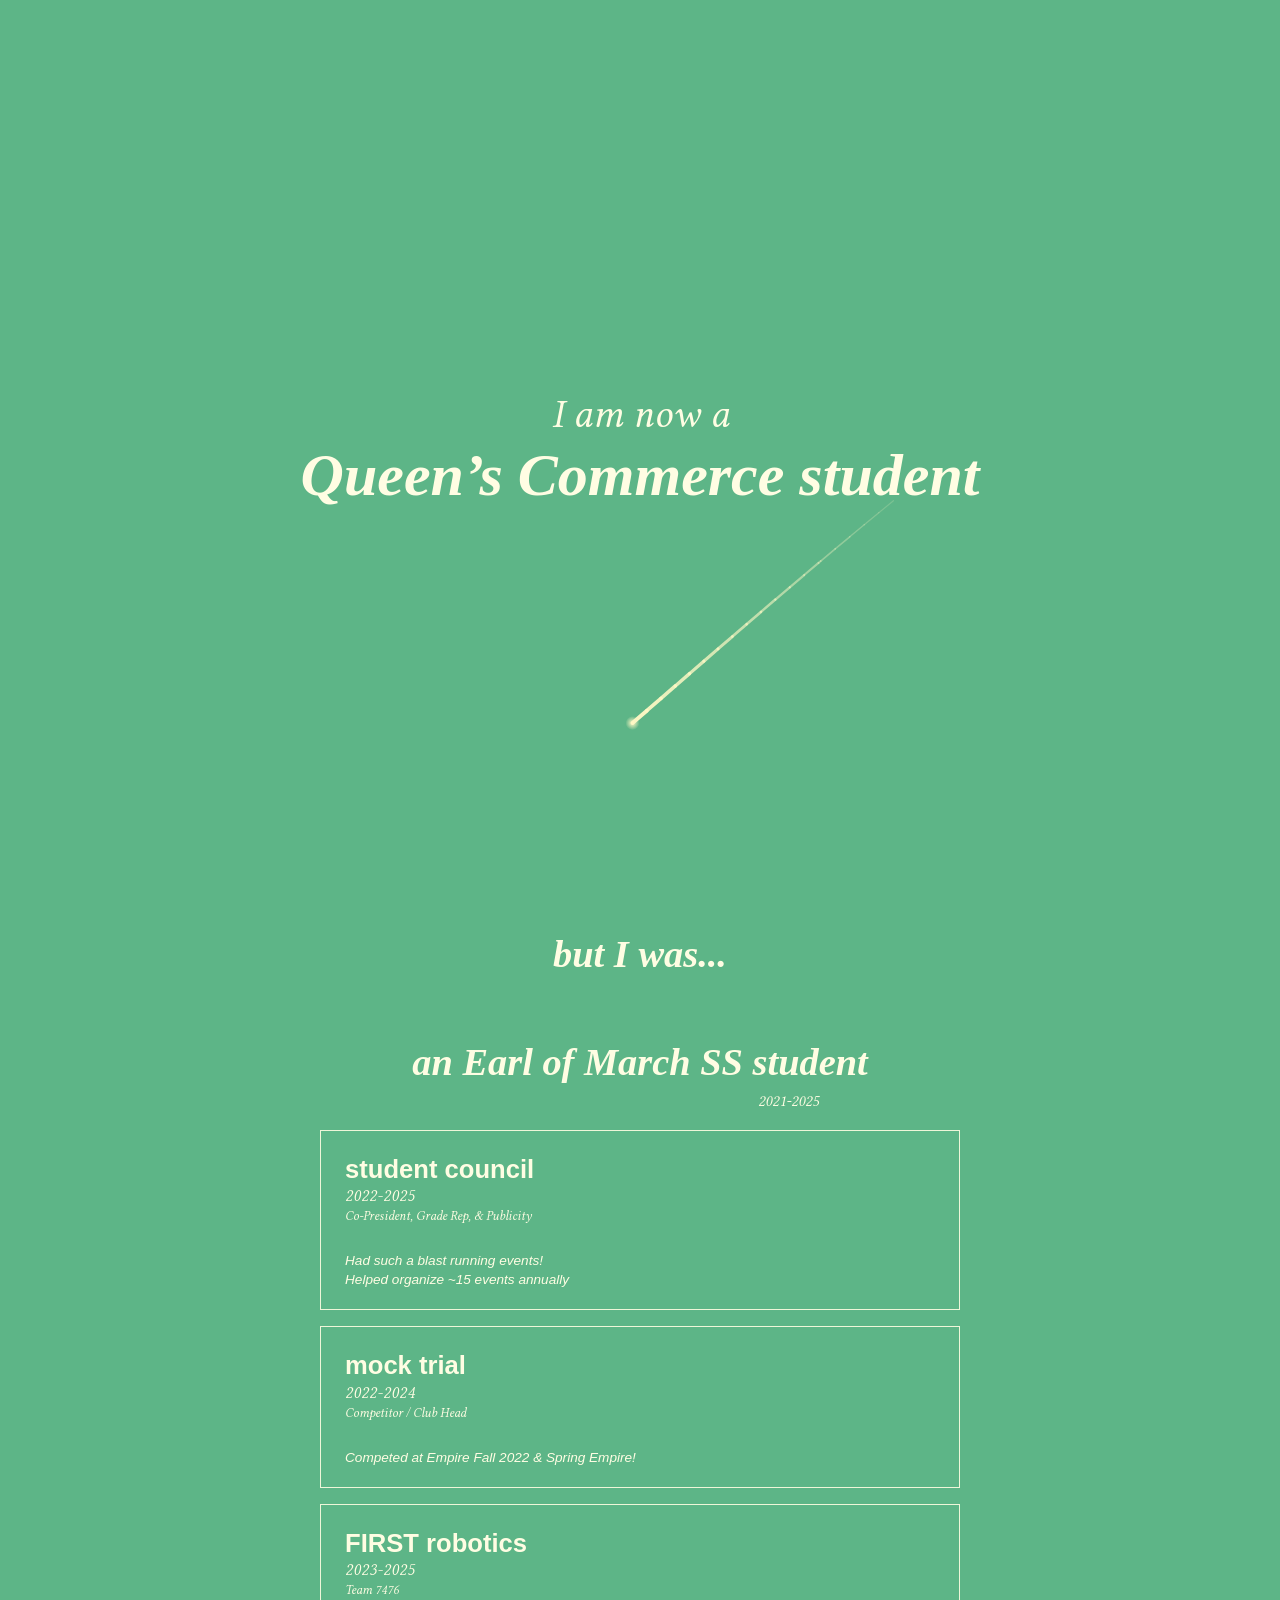
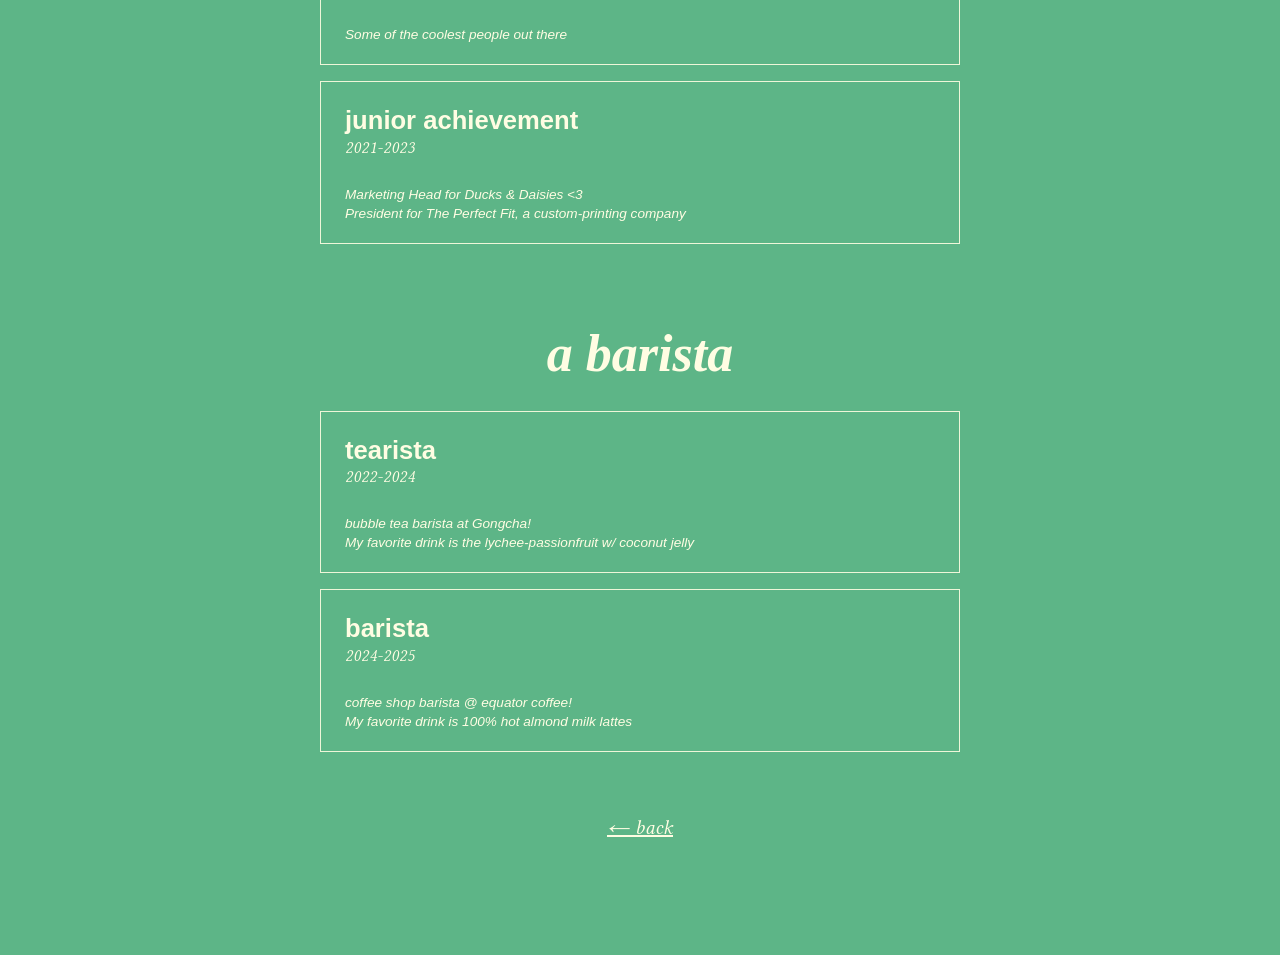
==== commit b551d218: "fishy fish loading fish" ====
--- a/academics.html
+++ b/academics.html
@@ -13,6 +13,7 @@
     <link rel="preconnect" href="https://fonts.googleapis.com" />
     <link rel="preconnect" href="https://fonts.gstatic.com" crossorigin />
     <link rel="stylesheet" href="style.css" />
+    <script src="loading.js"></script>
     <link
       href="https://fonts.googleapis.com/css2?family=Libertinus+Serif:ital,wght@0,400;0,600;0,700;1,400;1,600;1,700&display=swap"
       rel="stylesheet"
@@ -98,6 +99,7 @@
     </main>
 
     <script src="shooting-stars.js"></script>
+    <script src="fish-cursor.js"></script>
     <script src="reveal.js"></script>
   </body>
 </html>
--- a/style.css
+++ b/style.css
@@ -1765,3 +1765,79 @@
 .portfolio-posts .acad-back{
     margin-top:2rem;
 }
+
+/* ---------- loading screen between pages (loading.js) ---------- */
+html.is-arriving{
+    background:#25B3F6;
+}
+
+html.is-arriving body > :not(.loader){
+    visibility:hidden;
+}
+
+.loader{
+    position:fixed;
+    inset:0;
+    z-index:9999;
+    display:flex;
+    flex-direction:column;
+    align-items:center;
+    justify-content:center;
+    gap:1.5rem;
+    padding:0 16px;
+    background:linear-gradient(#25B3F6, #8DDBFF);
+    color:#fff;
+    text-align:center;
+    opacity:0;
+    visibility:hidden;
+    pointer-events:none;
+    transition:opacity 0.4s ease, visibility 0s linear 0.4s;
+}
+
+html.is-loading .loader{
+    opacity:1;
+    visibility:visible;
+    pointer-events:auto;
+    transition:opacity 0.4s ease;
+}
+
+html.is-arriving .loader{
+    transition:none;
+}
+
+.loader-fish{
+    width:min(160px, 40vw);
+    max-width:none;
+}
+
+.loader-text{
+    max-width:32rem;
+    min-height:3.6em;
+    margin:0;
+    font-family:"Libertinus Serif", Georgia, serif;
+    font-size:clamp(1.1rem, 3.5vw, 1.4rem);
+    line-height:1.4;
+    transition:opacity 0.4s ease;
+}
+
+.loader-text.is-changing{
+    opacity:0;
+}
+
+.loader-question{
+    display:block;
+    font-style:italic;
+}
+
+.loader-answer{
+    display:block;
+    font-style:normal;
+}
+
+@media (prefers-reduced-motion: reduce){
+    .loader,
+    html.is-loading .loader,
+    .loader-text{
+        transition:none;
+    }
+}
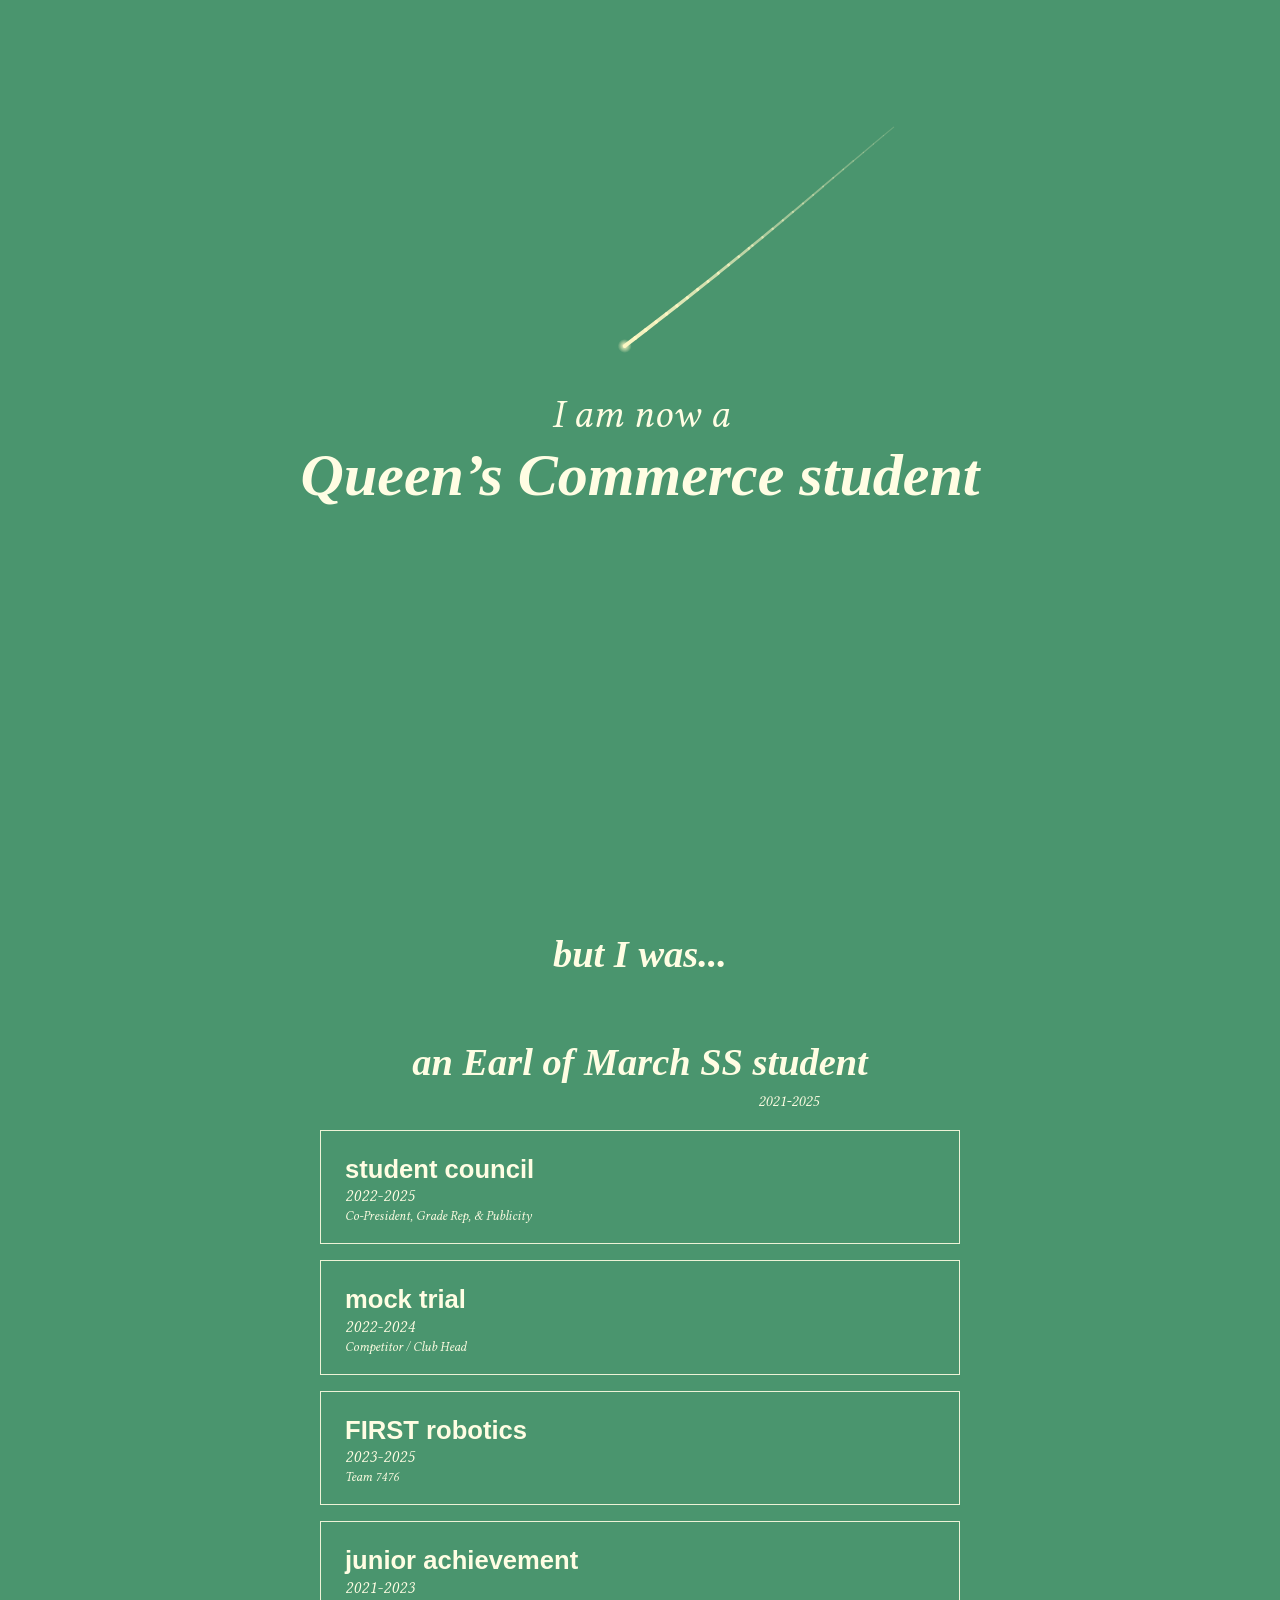
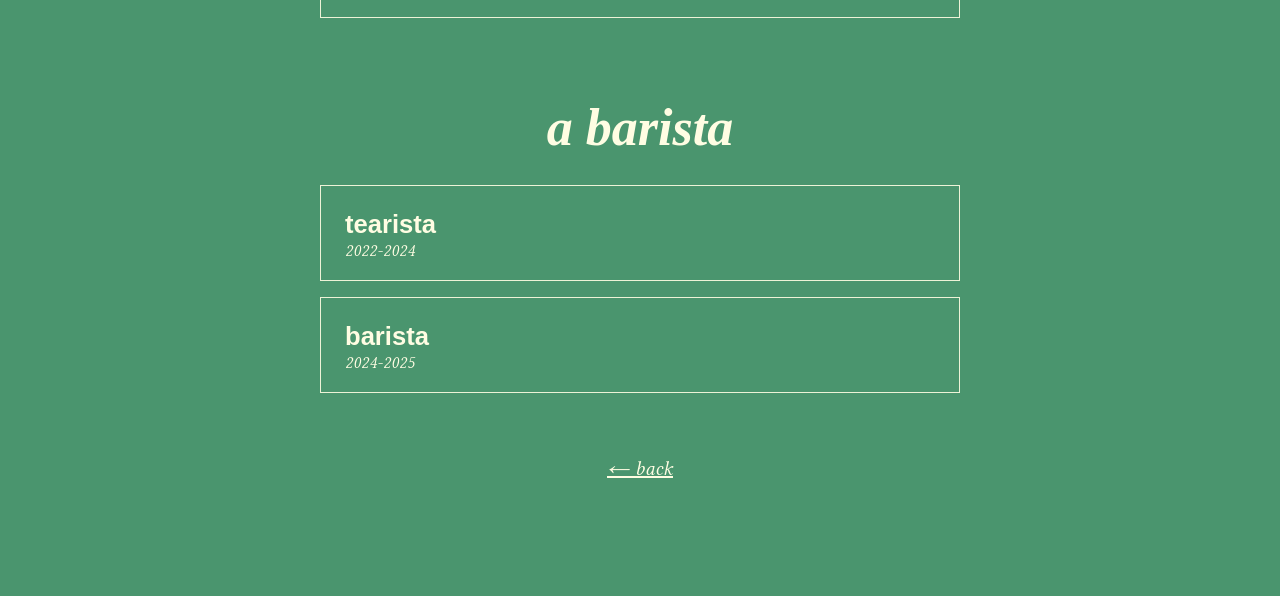
==== commit d5d2f08d: "images added to events.html" ====
--- a/academics.html
+++ b/academics.html
@@ -35,7 +35,7 @@
         <h2 class="acad-heading reveal">an Earl of March SS student</h2>
         <p class="acad-years reveal">2021-2025</p>
 
-        <article class="acad-card reveal">
+        <article class="acad-card reveal" tabindex="0">
           <h3>student council</h3>
           <p class="acad-dates">2022-2025</p>
           <p class="acad-role">Co-President, Grade Rep, &amp; Publicity</p>
@@ -45,7 +45,7 @@
           </p>
         </article>
 
-        <article class="acad-card reveal">
+        <article class="acad-card reveal" tabindex="0">
           <h3>mock trial</h3>
           <p class="acad-dates">2022-2024</p>
           <p class="acad-role">Competitor / Club Head</p>
@@ -54,14 +54,14 @@
           </p>
         </article>
 
-        <article class="acad-card reveal">
+        <article class="acad-card reveal" tabindex="0">
           <h3>FIRST robotics</h3>
           <p class="acad-dates">2023-2025</p>
           <p class="acad-role">Team 7476</p>
           <p class="acad-note">Some of the coolest people out there</p>
         </article>
 
-        <article class="acad-card reveal">
+        <article class="acad-card reveal" tabindex="0">
           <h3>junior achievement</h3>
           <p class="acad-dates">2021-2023</p>
           <p class="acad-note">
@@ -74,7 +74,7 @@
       <section>
         <h2 class="acad-heading acad-heading-big reveal">a barista</h2>
 
-        <article class="acad-card reveal">
+        <article class="acad-card reveal" tabindex="0">
           <h3>tearista</h3>
           <p class="acad-dates">2022-2024</p>
           <p class="acad-note">
@@ -83,7 +83,7 @@
           </p>
         </article>
 
-        <article class="acad-card reveal">
+        <article class="acad-card reveal" tabindex="0">
           <h3>barista</h3>
           <p class="acad-dates">2024-2025</p>
           <p class="acad-note">
--- a/style.css
+++ b/style.css
@@ -449,6 +449,45 @@
 }
 
 
+/* "click me!" pill over the polaroids, like Shopify Editions' hover buttons */
+.click-bubble{
+    position:absolute;
+    top:50%;
+    left:50%;
+    z-index:3;
+    padding:0.7em 1.1em;
+    border-radius:999px;
+    background:rgba(255, 255, 255, 0.7);
+    -webkit-backdrop-filter:blur(8px);
+    backdrop-filter:blur(8px);
+    color:#000;
+    font-size:0.8rem;
+    line-height:1;
+    white-space:nowrap;
+    pointer-events:none; /* clicks go through to the photo */
+    opacity:0;
+    visibility:hidden;
+    transform:translate(-50%, -50%);
+    transition:opacity 0.3s cubic-bezier(0.4, 0, 0.2, 1), visibility 0.3s cubic-bezier(0.4, 0, 0.2, 1);
+}
+
+@media (hover: hover){
+    .stack:hover > .click-bubble{
+        opacity:1;
+        visibility:visible;
+    }
+}
+
+/* out of the way while the top photo is flying to the back */
+.stack.is-shuffling > .click-bubble{
+    opacity:0;
+    transition:none;
+}
+
+/* the merch art isn't a polaroid */
+.stack:has(.window2) > .click-bubble{
+    display:none;
+}
 
 .stack > img{
     box-sizing:border-box;
@@ -504,6 +543,14 @@
 
 /* the artist / merch designer artwork goes without the polaroid frame */
 .stack:has(.window2) > img{
+    padding:0;
+    background:none;
+    border-radius:0.4em;
+}
+
+/* the photos in the side-by-side rows ("random things", "favorite memories")
+   have no polaroid frame */
+.column .stack > img{
     padding:0;
     background:none;
     border-radius:0.4em;
@@ -948,6 +995,25 @@
     z-index:1;
 }
 
+/* "Blog!" button: on phones it sits just above the deer art (whose antlers
+   reach the top edge); from 768px up it sits in the wide hill art's sky.
+   vw keeps it the same spot on the art, since the art is full width */
+.footer-blog{
+    position:absolute;
+    bottom:100%;
+    left:50%;
+    z-index:2;
+    margin-top:0;
+    translate:-50% 0; /* separate from transform, so the hover scale still works */
+}
+
+@media (min-width: 768px){
+    .footer-blog{
+        top:2.5vw;
+        bottom:auto;
+    }
+}
+
 .footer-bar{
     padding:4rem 2rem calc(96px + 0.6rem);
     background:#88D484;
@@ -1213,7 +1279,7 @@
 /* ---------- Subpages: academics.html, events.html ----------
    both use the .acad-* layout below (hero, headings, outlined cards) */
 .academics-page{
-    background:#5DB587;
+    background:#4a956e;
 }
 
 .acad-hero{
@@ -1324,6 +1390,39 @@
     line-height:1.4;
 }
 
+/* academics + events: a card shows the name, dates (and role); its notes slide
+   open on hover (or a tap / keyboard focus, via tabindex on the card) */
+:is(.academics-page, .events-page) .acad-card .acad-note{
+    max-height:0;
+    margin-top:0;
+    overflow:hidden;
+    opacity:0;
+    transition:max-height 0.35s ease, margin-top 0.35s ease, opacity 0.2s ease;
+}
+
+:is(.academics-page, .events-page) .acad-card:is(:hover, :focus-within) .acad-note{
+    max-height:12em;
+    margin-top:1.75rem;
+    opacity:1;
+    transition:max-height 0.5s ease, margin-top 0.4s ease, opacity 0.4s ease 0.1s;
+}
+
+:is(.academics-page, .events-page) .acad-card:focus{
+    outline:none;
+}
+
+:is(.academics-page, .events-page) .acad-card:focus-visible{
+    outline:2px solid #fffde3;
+    outline-offset:4px;
+}
+
+@media (prefers-reduced-motion: reduce){
+    :is(.academics-page, .events-page) .acad-card .acad-note,
+    :is(.academics-page, .events-page) .acad-card:is(:hover, :focus-within) .acad-note{
+        transition:none;
+    }
+}
+
 .acad-back{
     margin-top:4rem;
     text-align:center;
@@ -1334,9 +1433,9 @@
     color:#fffde3;
 }
 
-/* ---------- Events page (events.html): blue version of the same layout ---------- */
+
 .events-page{
-    background:#5F9BC5;
+    background:#372e68;
 }
 
 .events-intro{
@@ -1349,7 +1448,7 @@
 }
 
 .events-intro p{
-    margin:0 0 1.1rem;
+    margin:0 0 1.6rem;
 }
 
 .events-heading{
@@ -1365,6 +1464,135 @@
 /* cards read from the right */
 .acad-card-right{
     text-align:right;
+}
+
+/* event cards: text on one side, the video cover / photo on the other
+   (mirrored on the right-aligned cards). The cover is tucked away until the
+   card is hovered (or tapped / focused), then grows open with the notes */
+.events-page .acad-card{
+    display:flex;
+    align-items:center;
+}
+
+.events-page .acad-card-right{
+    flex-direction:row-reverse;
+}
+
+.event-text{
+    flex:1;
+    min-width:0;
+}
+
+.event-media{
+    --media-gap:2rem;
+    position:relative;
+    flex:0 0 0%;
+    aspect-ratio:16 / 9;
+    overflow:hidden;
+    background:#d9d9d9;
+    opacity:0;
+    transition:flex-basis 0.4s ease, margin 0.4s ease, opacity 0.2s ease;
+}
+
+.events-page .acad-card:is(:hover, :focus-within) .event-media{
+    flex-basis:40%;
+    margin-left:var(--media-gap);
+    opacity:1;
+    transition:flex-basis 0.5s ease, margin 0.5s ease, opacity 0.4s ease 0.15s;
+}
+
+.events-page .acad-card-right:is(:hover, :focus-within) .event-media{
+    margin-left:0;
+    margin-right:var(--media-gap);
+}
+
+.event-media img{
+    display:block;
+    width:100%;
+    height:100%;
+    max-width:none;
+    object-fit:cover; /* YouTube's covers are 4:3 with black bars; this crops them */
+    transition:transform 0.4s ease;
+}
+
+.event-play{
+    position:absolute;
+    top:50%;
+    left:50%;
+    width:clamp(44px, 18%, 68px);
+    translate:-50% -50%;
+    transition:scale 0.2s ease;
+}
+
+.event-play rect{
+    fill:rgba(33, 33, 33, 0.8);
+    transition:fill 0.2s ease;
+}
+
+.event-play path{
+    fill:#fff;
+}
+
+.event-media:hover img,
+.event-media:focus-visible img{
+    transform:scale(1.05);
+}
+
+.event-media:hover .event-play,
+.event-media:focus-visible .event-play{
+    scale:1.1;
+}
+
+.event-media:hover .event-play rect,
+.event-media:focus-visible .event-play rect{
+    fill:#f00;
+}
+
+/* label on a photo that links somewhere other than a video (JPEG's news story) */
+.event-tag{
+    position:absolute;
+    right:0.5rem;
+    bottom:0.5rem;
+    padding:0.3em 0.6em;
+    border-radius:999px;
+    background:rgba(255, 253, 227, 0.9);
+    color:#2b4a63;
+    font-size:0.7rem;
+    font-weight:700;
+    white-space:nowrap;
+}
+
+/* phones: the cover opens full width under the text */
+@media (max-width: 600px){
+    .events-page .acad-card,
+    .events-page .acad-card-right{
+        flex-direction:column;
+        align-items:stretch;
+    }
+
+    .event-media,
+    .events-page .acad-card:is(:hover, :focus-within) .event-media{
+        flex-basis:auto;
+        margin:0;
+    }
+
+    .event-media{
+        max-height:0;
+        transition:max-height 0.4s ease, margin 0.4s ease, opacity 0.2s ease;
+    }
+
+    .events-page .acad-card:is(:hover, :focus-within) .event-media{
+        max-height:60vw;
+        margin-top:1.25rem;
+        transition:max-height 0.5s ease, margin 0.5s ease, opacity 0.4s ease 0.15s;
+    }
+}
+
+@media (prefers-reduced-motion: reduce){
+    .event-media,
+    .events-page .acad-card:is(:hover, :focus-within) .event-media{
+        transition:none;
+    }
 }
 
 /* ---------- Portfolio page (portfolio.html) ---------- */
@@ -1832,6 +2060,9 @@
 .loader-answer{
     display:block;
     font-style:normal;
+    margin-top:1em;
+    color:rgb(255, 249, 161);
+    font-size:calc(clamp(0.8rem, 3.5vw, 1.4rem) - 4px);
 }
 
 @media (prefers-reduced-motion: reduce){
@@ -1841,3 +2072,145 @@
         transition:none;
     }
 }
+
+/* ---------- "too much love" error screen (portfolio.js, at 99 likes) ---------- */
+
+.love-error{
+    position:fixed;
+    inset:0;
+    z-index:10001; /* above the fish cursor and the loading screen */
+    display:flex;
+    align-items:center;
+    justify-content:center;
+    padding:0 16px;
+    background:#000;
+    cursor:default;
+}
+
+.love-error-text{
+    position:relative;
+    margin:0;
+    font-family:"Libertinus Serif", Georgia, serif;
+    font-size:clamp(1.3rem, 2.6vw, 2.1rem);
+    letter-spacing:0.06em;
+    color:#fff;
+    text-align:center;
+    animation:love-shake 2.6s steps(1) infinite;
+}
+
+/* two copies of the text, red and cyan, sliced up and jumping sideways */
+.love-error-text::before,
+.love-error-text::after{
+    content:attr(data-text);
+    position:absolute;
+    inset:0;
+    background:#000;
+    clip-path:inset(0 0 100% 0);
+}
+
+.love-error-text::before{
+    text-shadow:-2px 0 #ff2a55;
+    animation:love-slice-1 2.2s steps(1) infinite;
+}
+
+.love-error-text::after{
+    text-shadow:2px 0 #2af0ff;
+    animation:love-slice-2 1.7s steps(1) infinite;
+}
+
+@keyframes love-slice-1{
+    0%, 100%{ clip-path:inset(0 0 100% 0); transform:none; }
+    8%{ clip-path:inset(10% 0 60% 0); transform:translateX(-6px); }
+    10%{ clip-path:inset(55% 0 20% 0); transform:translateX(5px); }
+    12%{ clip-path:inset(0 0 100% 0); transform:none; }
+    46%{ clip-path:inset(30% 0 45% 0); transform:translateX(9px); }
+    48%{ clip-path:inset(70% 0 5% 0); transform:translateX(-4px); }
+    50%{ clip-path:inset(0 0 100% 0); transform:none; }
+    81%{ clip-path:inset(0 0 65% 0); transform:translateX(-10px); }
+    83%{ clip-path:inset(0 0 100% 0); transform:none; }
+}
+
+@keyframes love-slice-2{
+    0%, 100%{ clip-path:inset(0 0 100% 0); transform:none; }
+    20%{ clip-path:inset(60% 0 10% 0); transform:translateX(7px); }
+    22%{ clip-path:inset(15% 0 70% 0); transform:translateX(-8px); }
+    24%{ clip-path:inset(0 0 100% 0); transform:none; }
+    63%{ clip-path:inset(40% 0 35% 0); transform:translateX(-5px); }
+    65%{ clip-path:inset(0 0 100% 0); transform:none; }
+    90%{ clip-path:inset(5% 0 80% 0); transform:translateX(11px); }
+    92%{ clip-path:inset(0 0 100% 0); transform:none; }
+}
+
+@keyframes love-shake{
+    0%, 100%{ transform:none; text-shadow:none; }
+    30%{ transform:translate(-2px, 1px) skewX(-8deg); text-shadow:-2px 0 #ff2a55, 2px 0 #2af0ff; }
+    32%{ transform:translate(3px, -1px); text-shadow:2px 0 #ff2a55, -2px 0 #2af0ff; }
+    34%{ transform:none; text-shadow:none; }
+    71%{ transform:translateX(4px) skewX(10deg); text-shadow:-3px 0 #ff2a55, 3px 0 #2af0ff; }
+    73%{ transform:none; text-shadow:none; }
+}
+
+@media (prefers-reduced-motion: reduce){
+    .love-error-text,
+    .love-error-text::before,
+    .love-error-text::after{
+        animation:none;
+    }
+}
+
+/* ---------- drag-and-throw (throwables.js) ---------- */
+
+/* landing words and letters you can pick up and throw */
+.throw-word{
+    display:inline-block;
+}
+
+.throw-word,
+.title-letter{
+    cursor:grab;
+    touch-action:none;
+    -webkit-user-select:none;
+    user-select:none;
+}
+
+.thrown-word{
+    position:absolute;
+    top:0;
+    left:0;
+    z-index:5;
+    white-space:nowrap;
+    will-change:transform;
+}
+
+/* photos you can throw: sideways drags pick them up, up/down still scrolls */
+.throwable-photo{
+    touch-action:pan-y;
+}
+
+.throwable-photo.is-thrown{
+    position:relative;
+    will-change:transform;
+}
+
+/* no hover easing on a thrown photo, so it keeps up with the pointer */
+.scroll-photo.is-thrown{
+    transition:filter 0.4s ease !important;
+}
+
+/* a column's z-index (it's a flex item) would trap its thrown photo underneath
+   the footer's deer */
+.column:has(.is-thrown){
+    z-index:auto;
+}
+
+/* desktop photo columns: click a photo and it flips over to the next one.
+   `scale` (not transform) so it works on a photo that's been thrown too */
+.scroll-photo.is-flipping{
+    animation:photo-flip 0.36s ease-in-out;
+}
+
+@keyframes photo-flip{
+    0%{ scale:1 1; }
+    50%{ scale:0 1; }
+    100%{ scale:1 1; }
+}
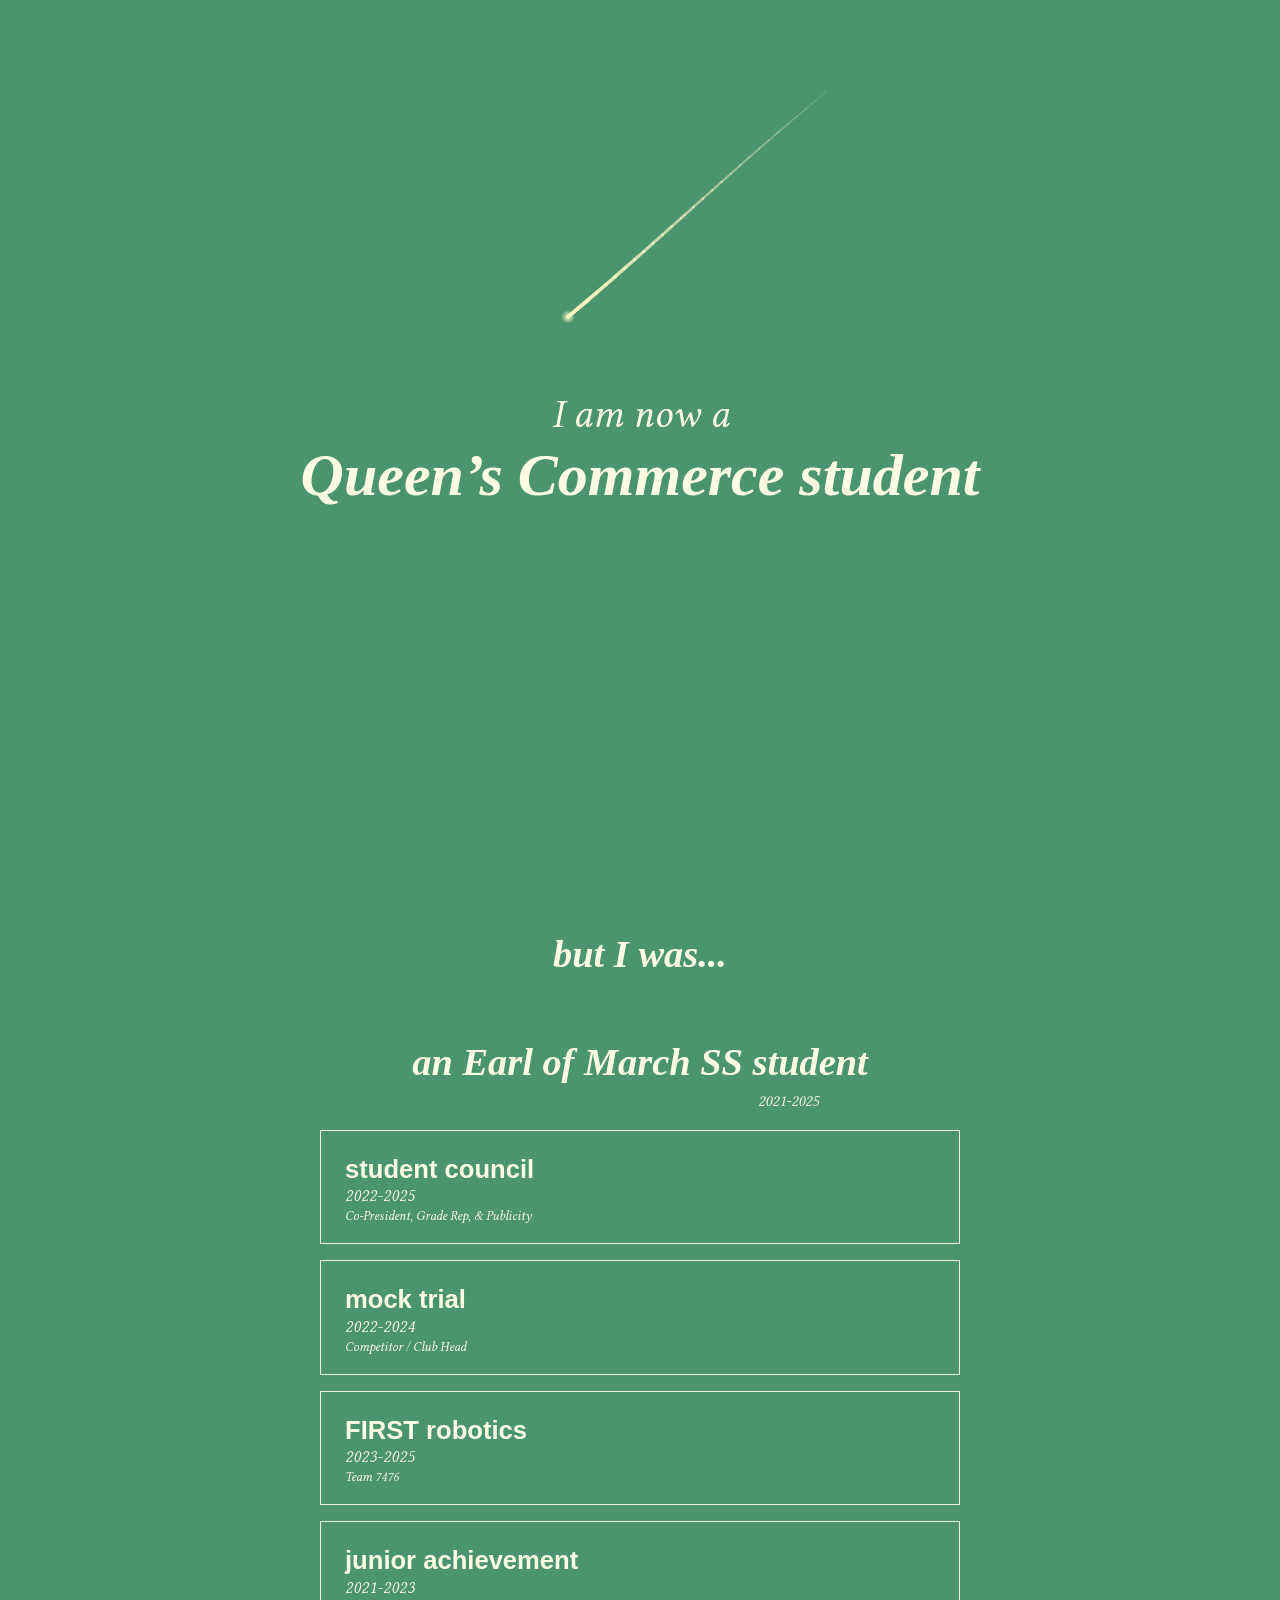
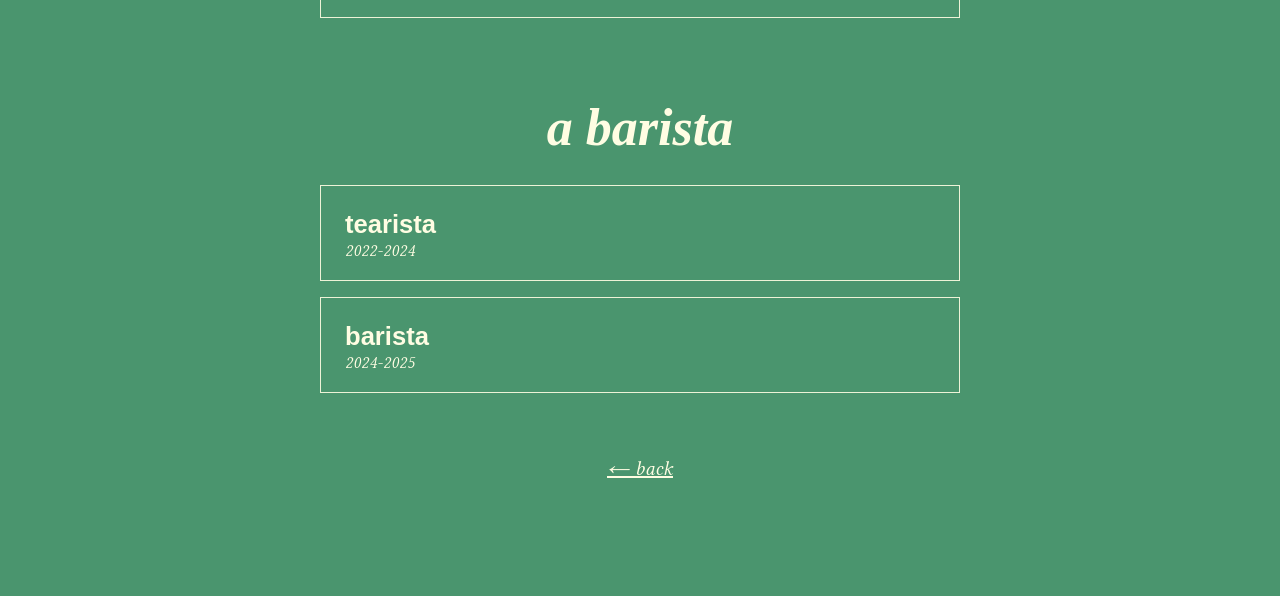
==== commit 7286020f: "cleaned" ====
--- a/academics.html
+++ b/academics.html
@@ -8,12 +8,12 @@
       rel="icon"
       type="image/png"
       sizes="192x192"
-      href="img/favicon-192.png"
+      href="img/icons/favicon-192.png"
     />
     <link rel="preconnect" href="https://fonts.googleapis.com" />
     <link rel="preconnect" href="https://fonts.gstatic.com" crossorigin />
-    <link rel="stylesheet" href="style.css" />
-    <script src="loading.js"></script>
+    <link rel="stylesheet" href="css/style.css" />
+    <script src="js/loading.js"></script>
     <link
       href="https://fonts.googleapis.com/css2?family=Libertinus+Serif:ital,wght@0,400;0,600;0,700;1,400;1,600;1,700&display=swap"
       rel="stylesheet"
@@ -98,8 +98,8 @@
       </p>
     </main>
 
-    <script src="shooting-stars.js"></script>
-    <script src="fish-cursor.js"></script>
-    <script src="reveal.js"></script>
+    <script src="js/shooting-stars.js"></script>
+    <script src="js/fish-cursor.js"></script>
+    <script src="js/reveal.js"></script>
   </body>
 </html>
--- a/css/style.css
+++ b/css/style.css
@@ -0,0 +1,2216 @@
+@font-face {
+  font-family: "Bodoni 72 Italics";
+  src: url("../fonts/bodoni72-italic.ttf") format("truetype");
+}
+
+body {
+    font-family:Verdana, Geneva, Tahoma, sans-serif;
+    margin:0;
+    color:#fffde3;
+}
+
+html,body{
+    min-height: 100vh;
+    margin:0;
+    color:#fffde3;
+    overscroll-behavior:none;
+    overflow-x:clip;
+}
+
+.fish-cursor-on{
+    cursor:none;
+}
+
+.fish-cursor{
+    position:fixed;
+    top:0;
+    left:0;
+    z-index:10000;
+    width:40px;
+    max-width:none;
+    pointer-events:none;
+    visibility:hidden;
+}
+
+.fish-cursor.is-visible{
+    visibility:visible;
+}
+
+img{
+    max-width:100%;
+    height:auto;      
+    /* no dragging images around as a see-through "ghost" (Firefox: see index.html) */
+    -webkit-user-drag:none;
+    user-select:none;
+}
+
+.landing{
+  min-height: 100vh;
+  display: flex;
+  flex-direction: column;
+  justify-content: center;
+  align-items: center;
+  position: relative;
+     background: linear-gradient(
+        180deg,
+        #238CE2,
+        #25B3F6
+    );
+}
+
+
+.shooting-stars{
+    position:absolute;
+    inset:0;
+    width:100%;
+    height:100%;
+    z-index:0;
+    pointer-events:none;
+}
+
+.landing-text{
+    display:flex;
+    flex-direction: column;
+    justify-content: center;
+    align-items: center;
+    position: relative;
+    z-index:1;
+}
+
+.title{
+    font-family: "Bodoni 72 Italics", serif;
+    font-style: italic;
+    font-weight: 400;
+    font-size:clamp(4.5rem, 16vw, 8rem);
+    color:#fffde3;
+    margin-bottom:1rem;
+    line-height:1;
+}
+
+.title-letter{
+    display:inline-block;
+    transition:transform 0.2s ease;
+}
+
+.title-letter:hover{
+    transform:scale(1.3);
+}
+
+
+.h1{
+    font-family: "Bodoni 72 Italics", serif;
+    font-style: italic;
+    font-weight: 400;
+    font-size:clamp(2rem, 9vw, 4rem);
+    color:#fffde3;
+    margin-bottom:1rem;
+    line-height:1;
+}
+
+.h2{
+    font-family: "Bodoni 72 Italics", serif;
+    font-style: italic;
+    font-weight: z00;
+    font-size:clamp(2rem, 7vw, 4rem);
+    color:#fffde3;
+    margin-bottom:1rem;
+    line-height:1;
+}
+
+.subtitle{
+    font-family: "Verdana", sans-serif;
+    font-weight: 400;
+    font-size:clamp(1.75rem, 6vw, 3rem);
+    color:#FFFFF1;
+    line-height:1;
+}
+
+.body{
+    font-family:"Verdana",sans-serif;
+    font-size:clamp(1rem, 3.5vw, 1.5rem);
+    color:#FFFFF1;
+}
+
+.hyperlink{
+    font-family:"Verdana",sans-serif;
+    font-size:1.1rem; 
+    color:#c7f7ff;
+    align-content:center;
+}
+
+.hyperlink:hover{
+    transform: scale(1.1);
+    color:#87edff;
+}
+
+.icons{
+    display:flex;
+    gap:1.5em;
+    justify-content:center;
+}
+
+.icon-wrapper{
+    position:relative;
+}
+
+
+.icons img{
+    width:3.5rem;
+    padding-top:2em;
+    z-index:2;
+    transition: transform 0.2s ease;
+}
+
+.icons img:hover{
+    transform: scale(1.3);
+    cursor: grab;
+}
+
+.icons a{
+    cursor:grab;
+    touch-action:none;
+}
+
+.is-grabbing,
+.is-grabbing *{
+    cursor:grabbing !important;
+}
+
+.icon-wrapper.is-empty .hoverbox{
+    display:none;
+}
+
+/* an icon that has been dragged out of the row */
+.falling-icon{
+    position:absolute;
+    top:0;
+    left:0;
+    z-index:5;
+    will-change:transform;
+}
+
+.falling-icon a,
+.falling-icon img{
+    display:block;
+}
+
+
+.falling-icon img,
+.falling-icon img:hover{
+    transform:scale(1.3);
+}
+
+
+.falling-icon a:focus:not(:focus-visible){
+    outline:none;
+}
+
+
+.hoverbox{
+  position: absolute;
+  bottom: -20%;
+  left: 50%;
+  transform: translateX(-50%);
+  background: white;
+  color: #238CE2;
+  padding: 0.4em 0.8em;
+  font-size: 0.9rem;
+  white-space: nowrap;
+  opacity: 0;
+  transition: opacity 0.2s ease;
+  pointer-events: none;
+}
+
+.hoverbox-image{
+  position: absolute;
+  bottom: 30%;
+  left: 40%;
+  background: white;
+  color: #238CE2;
+  padding: 0.4em 0.8em;
+  font-size: 0.9rem;
+  white-space: nowrap;
+  opacity: 0;
+  transition: opacity 0.2s ease;
+  pointer-events: none;
+}
+
+.icon-wrapper:hover .hoverbox {
+  opacity: 1;
+}
+
+.section-image:hover .hoverbox-image{
+    opacity:1;
+    z-index:2;
+}
+
+.cloud{
+    position:absolute;
+    display:flex;
+    flex-direction:column;
+    justify-content:center;
+    align-items:center;
+    overflow:hidden;
+    bottom:-4em;
+    z-index:1;
+    transition: transform 0.3s ease;
+    pointer-events: none;
+}
+
+.cloud img{
+    width:100%;
+    max-width:none;
+}
+
+.cloud2{
+    position:absolute;
+    display:flex;
+    flex-direction:column;
+    justify-content:center;
+    align-items:center;
+    overflow:hidden;
+    bottom:1em;
+    z-index:2;
+    transition: transform 0.8s ease;
+    pointer-events: none;
+}
+
+.cloud2 img{
+    width:100%;
+    max-width:none;
+}
+
+.wave{
+    position:absolute;
+    display:flex;
+    flex-direction:column;
+    justify-content:center;
+    align-items:center;
+    overflow:hidden;
+    bottom:calc(1em + 4vw - 23.8vw);
+    z-index:1;
+    transition: transform 0.2s ease;
+    pointer-events: none;
+    opacity:80%;
+}
+
+.wave img{
+    width:100%;
+    max-width:none;
+}
+
+
+.main{
+    background:linear-gradient(
+        180deg,
+        #25B3F6,
+        #8DDBFF
+    );
+    padding-top:calc(19.8vw + 6em);
+
+    position:relative;
+    z-index:0;
+}
+
+.sparkles{
+    position:fixed;
+    inset:0;
+    width:100%;
+    height:100%;
+    z-index:-1;
+    pointer-events:none;
+}
+
+.section{
+    z-index:0;
+    display:flex;
+    flex-direction:row;
+    align-items:center;
+    justify-content:space-between;
+    gap: 2em;
+    padding-left: 10em;
+    padding-top:2em;
+    padding-right:10em;
+    padding-bottom:10em;
+
+}
+
+.section img{
+    border-radius:0.4em;
+}
+
+.last-section{
+    justify-content:center;
+    align-items:center;
+    z-index:0;
+    text-align:center;
+}
+
+.section-text{
+    display:flex;
+    flex-direction:column;
+    align-items:flex-start;
+    gap:0.5rem;
+}
+
+.section-image{
+    display:flex;
+    flex-direction:column;
+    align-items:flex-end;
+    gap:0.2rem;
+    padding-top:2rem;
+    padding-left:1rem;
+}
+
+.section-image:empty{
+    display:none;
+}
+
+.section-image:first-child{
+    align-items:flex-start;
+    padding-left:0;
+}
+
+.section img:hover{
+    transition:transform 0.2s ease-in-out;
+    transform:scale(1.1);
+}
+
+.section img{
+    max-width:min(30rem, 100%);
+    max-height:30rem;
+    align-items:center;
+}
+
+
+
+
+
+.third{
+justify-content:center;
+display:flex;
+flex-direction:column;
+align-items:center;
+padding:5em;
+gap:1.5em;
+
+}
+
+.polaroid{
+    justify-content:center;
+    display:flex;
+    flex-direction:row;
+    align-items:center;
+}
+
+
+.section:has(.column){
+    gap:clamp(3.5em, 9vw, 8em);
+    justify-content:center;
+}
+
+/* photo and caption centred within each column */
+.column{
+    float:left;
+    width:50%;
+    display:flex;
+    flex-direction:column;
+    align-items:center;
+    text-align:center;
+    z-index:0;
+    margin-top:2em;
+}
+
+.column img{
+    border-radius:0.6em;
+}
+
+.section-image img,
+.column img{
+    cursor:pointer;
+    touch-action:manipulation;
+    -webkit-tap-highlight-color:transparent;
+}
+.stack{
+    /* resting spots of the two cards behind the photo */
+    --pose-1:translate(3%, 1.5%) rotate(4deg);
+    --pose-2:translate(-3%, 2.5%) rotate(-5deg);
+    position:relative;
+    display:inline-block;
+    max-width:100%;
+    line-height:0;
+    isolation:isolate;
+}
+
+/* fan the pile out a little on hover so it invites a click */
+.stack:hover{
+    --pose-1:translate(5%, 2%) rotate(7deg);
+    --pose-2:translate(-5%, 3%) rotate(-8deg);
+}
+
+
+/* "click me!" pill over the polaroids, like Shopify Editions' hover buttons */
+.click-bubble{
+    position:absolute;
+    top:50%;
+    left:50%;
+    z-index:3;
+    padding:0.7em 1.1em;
+    border-radius:999px;
+    background:rgba(255, 255, 255, 0.7);
+    -webkit-backdrop-filter:blur(8px);
+    backdrop-filter:blur(8px);
+    color:#000;
+    font-size:0.8rem;
+    line-height:1;
+    white-space:nowrap;
+    pointer-events:none; /* clicks go through to the photo */
+    opacity:0;
+    visibility:hidden;
+    transform:translate(-50%, -50%);
+    transition:opacity 0.3s cubic-bezier(0.4, 0, 0.2, 1), visibility 0.3s cubic-bezier(0.4, 0, 0.2, 1);
+}
+
+@media (hover: hover){
+    .stack:hover > .click-bubble{
+        opacity:1;
+        visibility:visible;
+    }
+}
+
+/* out of the way while the top photo is flying to the back */
+.stack.is-shuffling > .click-bubble{
+    opacity:0;
+    transition:none;
+}
+
+/* the merch art isn't a polaroid */
+.stack:has(.window2) > .click-bubble{
+    display:none;
+}
+
+.stack > img{
+    box-sizing:border-box;
+    padding:0.8em 0.8em 2em;
+    background:#efefec;
+    border-radius:3px;
+    filter:var(--tone) var(--shadow);
+}
+
+.scroll-gallery{
+    display:none;
+}
+
+@media (min-width: 769px){
+    .section:has(.scroll-gallery){
+        align-items:flex-start;
+    }
+
+    .section:has(.scroll-gallery) .section-text{
+        position:sticky;
+        top:30vh;
+    }
+
+    .section-image:has(.scroll-gallery) .stack,
+    .section-image:has(.scroll-gallery) .hoverbox-image{
+        display:none;
+    }
+
+    .scroll-gallery{
+        display:flex;
+        flex-direction:column;
+        align-items:center;
+        gap:4rem;
+    }
+
+    .scroll-photo{
+        display:block;
+        max-width:min(30rem, 100%);
+        max-height:30rem;
+        box-sizing:border-box;
+        border-radius:3px;
+        filter:var(--tone) var(--shadow);
+        transition:filter 0.4s ease;
+    }
+
+
+    .scroll-gallery.no-frame .scroll-photo{
+        padding:0;
+        background:none;
+        border-radius:0.4em;
+    }
+}
+
+/* the artist / merch designer artwork goes without the polaroid frame */
+.stack:has(.window2) > img{
+    padding:0;
+    background:none;
+    border-radius:0.4em;
+}
+
+/* the photos in the side-by-side rows ("random things", "favorite memories")
+   have no polaroid frame */
+.column .stack > img{
+    padding:0;
+    background:none;
+    border-radius:0.4em;
+}
+
+.stack > img:not(.stack-back){
+    position:relative;
+    z-index:2;
+    display:block;
+    max-width:100%;
+    transition:filter 0.4s ease, transform 0.1s ease-in-out;
+}
+
+.column .stack{
+    margin-bottom:0.75rem;
+}
+
+.section .stack{
+    max-width:min(30rem, 100%);
+}
+
+.stack-back{
+    position:absolute;
+    inset:0;
+    width:100%;
+    height:100%;
+    object-fit:cover;
+    pointer-events:none;
+    transition:transform 0.3s ease, opacity 0.3s ease;
+}
+
+.stack-back-1{
+    z-index:1;
+    transform:var(--pose-1);
+}
+
+.stack-back-2{
+    z-index:0;
+    transform:var(--pose-2);
+    opacity:0.9;
+}
+
+/* shuffle (timed by the gallery script): the top photo slides out to the side
+   and tucks in at the back of the pile, while each card behind moves up a spot */
+.stack.is-shuffling > .stack-back{
+    transition:transform 0.5s cubic-bezier(0.22, 1, 0.36, 1) 0.05s, opacity 0.5s ease;
+}
+
+.stack.is-shuffling > img:not(.stack-back){
+    animation:stack-to-back 0.55s ease-in-out forwards;
+}
+
+@keyframes stack-to-back{
+    0%{ transform:none; z-index:2; }
+    45%{ transform:translate(-62%, -3%) rotate(-10deg); z-index:2; }
+    46%{ transform:translate(-62%, -3%) rotate(-10deg); z-index:-1; }
+    100%{ transform:var(--pose-2); z-index:-1; opacity:0.9; }
+}
+
+/* every other click the photo leaves to the right instead */
+.stack.is-shuffling.exit-right > img:not(.stack-back){
+    animation-name:stack-to-back-right;
+}
+
+@keyframes stack-to-back-right{
+    0%{ transform:none; z-index:2; }
+    45%{ transform:translate(62%, -3%) rotate(10deg); z-index:2; }
+    46%{ transform:translate(62%, -3%) rotate(10deg); z-index:-1; }
+    100%{ transform:var(--pose-2); z-index:-1; opacity:0.9; }
+}
+
+.stack.is-shuffling .stack-back-1{
+    transform:none;
+    opacity:1;
+}
+
+.stack.is-shuffling .stack-back-2{
+    transform:var(--pose-1);
+    opacity:1;
+}
+
+.stack.no-anim > img{
+    transition:none !important;
+}
+
+.column img:hover{
+    transform: scale(1.05); 
+    transition:transform 0.2s ease-in-out, filter 0.4s ease;
+}
+.row:after{
+    content:"";
+    display:table;
+    clear:both;
+}
+
+.rounded{
+    border-radius:1em;
+}
+
+.rounded:hover{
+    transform:scale(1.05);
+    cursor:pointer;
+    transition:transform 0.2s ease-in-out;
+}
+
+.fourth{
+    justify-content:center;
+display:flex;
+flex-direction:column;
+align-items:center;
+padding:5em;
+gap:1.5em;
+}
+
+.trail {
+  position: absolute;
+  width: 8px;
+  height: 8px;
+  border-radius: 50%;
+  background: white;
+  pointer-events: none;
+  transform: translate(-50%, -50%);
+  animation: fade 0.6s ease forwards;
+  z-index: 9999;
+}
+
+.window1 {
+  position: relative;
+  cursor: pointer;
+}
+
+.window1 img {
+  position: absolute;
+  top: 0;
+  left: 0;
+  width: 100%;
+  height: 100%;
+}
+
+@keyframes fade {
+  0%   { opacity: 1; transform: translate(-50%, -50%) scale(1); }
+  100% { opacity: 0; transform: translate(-50%, -50%) scale(0); }
+}
+
+.return-button{
+    border:1px solid #fffde3;
+    padding:0.8rem 2.5rem;
+    corner-radius:1em;
+    display:inline-block;
+    font-size:12px;
+}
+
+.return-button:hover{
+    transform:scale(1.35);
+    transition: 0.2s ease-out;
+}
+
+.forward-button{
+    margin-top:1em;
+    text-decoration:none;
+    border:1px solid #fffde3;
+    padding:0.8rem 2rem;
+    color:#efefec;
+    corner-radius:1em;
+    display:inline-block;
+    font-size:1.3em;
+}
+
+.forward-button:hover{
+    transform:scale(1.2);
+    transition: 0.3s ease-out;
+}
+
+.player{
+    --player-blue:#238CE2;
+    --player-fg:#fff;
+    --player-bg:rgba(37, 179, 246, 0.85);
+    position:fixed;
+    left:0;
+    right:0;
+    bottom:0;
+    z-index:100;
+    font-family:"Bodoni 72 Italics", serif;
+    color:var(--player-fg);
+    pointer-events:none;
+}
+
+.player-card,
+.player-bubble{
+    opacity:0;
+    visibility:hidden;
+    pointer-events:auto;
+    transition:opacity 0.3s ease, transform 0.3s ease, visibility 0.3s;
+}
+
+.player-card{
+    transform:translateY(100%);
+}
+
+.player-bubble{
+    transform:scale(0.6);
+}
+
+.player.is-shown:not(.is-closed) .player-card,
+.player.is-shown.is-closed .player-bubble{
+    opacity:1;
+    visibility:visible;
+    transform:none;
+}
+
+.player-card{
+    display:grid;
+    grid-template-columns:1fr auto 1fr;
+    align-items:center;
+    gap:1.5rem;
+    padding:0.6rem 1.5rem;
+    background:var(--player-bg);
+    -webkit-backdrop-filter:blur(12px);
+    backdrop-filter:blur(12px);
+    border-top:1px solid rgba(255, 255, 255, 0.35);
+    box-shadow:0 -4px 20px rgba(20, 90, 150, 0.2);
+}
+
+.player-center{
+    display:flex;
+    flex-direction:column;
+    gap:0.3rem;
+    width:min(30rem, 42vw);
+}
+
+.player-side{
+    justify-self:end;
+    display:flex;
+    align-items:center;
+    gap:1rem;
+}
+
+.player-bubble{
+    position:absolute;
+    right:1.25rem;
+    bottom:1.25rem;
+    width:56px;
+    height:56px;
+    padding:0;
+    border:3px solid #fff;
+    border-radius:50%;
+    overflow:hidden;
+    background:#d9efff;
+    box-shadow:0 6px 18px rgba(20, 90, 150, 0.3);
+    cursor:pointer;
+}
+
+.player-bubble .player-cover{
+    width:100%;
+    height:100%;
+    border-radius:0;
+}
+
+.player.is-playing .player-bubble .player-cover{
+    animation:player-spin 8s linear infinite;
+}
+
+@keyframes player-spin{
+    to{ transform:rotate(360deg); }
+}
+
+.player-info{
+    display:flex;
+    align-items:center;
+    gap:0.7rem;
+}
+
+.player-cover{
+    width:52px;
+    height:52px;
+    flex-shrink:0;
+    border-radius:6px;
+    object-fit:cover;
+    background:#d9efff;
+}
+
+.player-text{
+    flex:1;
+    min-width:0;
+}
+
+.player-title,
+.player-subtitle{
+    white-space:nowrap;
+    overflow:hidden;
+    text-overflow:ellipsis;
+}
+
+.player-title{
+    font-size:1.1rem;
+    font-style:italic;
+}
+
+.player-subtitle{
+    font-size:0.85rem;
+    opacity:0.75;
+}
+
+.player-close,
+.player-btn,
+.player-play{
+    display:grid;
+    place-items:center;
+    padding:0;
+    border:0;
+    background:none;
+    color:var(--player-fg);
+    cursor:pointer;
+    transition:transform 0.15s ease;
+}
+
+.player-close svg{
+    width:26px;
+    height:26px;
+    fill:currentColor;
+}
+
+.player-controls{
+    display:flex;
+    justify-content:center;
+    align-items:center;
+    gap:0.9rem;
+}
+
+.player-btn svg{
+    width:24px;
+    height:24px;
+    fill:currentColor;
+}
+
+.player-btn text{
+    font-family:"Bodoni 72 Italics", serif;
+    font-size:7px;
+    font-weight:700;
+}
+
+.player-play{
+    width:42px;
+    height:42px;
+    border-radius:50%;
+    background:#fff;
+    color:var(--player-blue);
+}
+
+.player-play svg{
+    width:22px;
+    height:22px;
+    fill:currentColor;
+}
+
+.player-close:hover,
+.player-btn:hover,
+.player-play:hover{
+    transform:scale(1.08);
+}
+
+.player .icon-pause,
+.player.is-playing .icon-play{
+    display:none;
+}
+
+.player.is-playing .icon-pause{
+    display:block;
+}
+
+.player-progress{
+    display:flex;
+    align-items:center;
+    gap:0.5rem;
+}
+
+.player-time{
+    font-size:0.8rem;
+    min-width:2.2em;
+    text-align:center;
+    font-variant-numeric:tabular-nums;
+}
+
+.player-seek{
+    --fill:0%;
+    flex:1;
+    height:4px;
+    margin:0;
+    border-radius:2px;
+    background:linear-gradient(to right, #fff var(--fill), rgba(255, 255, 255, 0.35) var(--fill));
+    appearance:none;
+    -webkit-appearance:none;
+    cursor:pointer;
+}
+
+.player-seek::-webkit-slider-thumb{
+    -webkit-appearance:none;
+    width:12px;
+    height:12px;
+    border-radius:50%;
+    background:#fff;
+}
+
+.player-seek::-moz-range-thumb{
+    width:12px;
+    height:12px;
+    border:0;
+    border-radius:50%;
+    background:#fff;
+}
+
+.player-link{
+    font-size:0.85rem;
+    color:var(--player-fg);
+}
+
+.player-engine{
+    position:absolute;
+    width:1px;
+    height:1px;
+    overflow:hidden;
+    opacity:0;
+    pointer-events:none;
+}
+
+@media (prefers-reduced-motion: reduce){
+    .player.is-playing .player-bubble .player-cover{
+        animation:none;
+    }
+}
+
+
+.site-footer{
+    position:relative; /* the footer's shooting-star canvas sits behind the art */
+}
+
+.footer-deer{
+    display:block;
+    width:100%;
+    height:auto;
+    position:relative;
+    z-index:1;
+}
+
+/* "Blog!" button: on phones it sits just above the deer art (whose antlers
+   reach the top edge); from 768px up it sits in the wide hill art's sky.
+   vw keeps it the same spot on the art, since the art is full width */
+.footer-blog{
+    position:absolute;
+    bottom:100%;
+    left:50%;
+    z-index:2;
+    margin-top:0;
+    translate:-50% 0; /* separate from transform, so the hover scale still works */
+}
+
+@media (min-width: 768px){
+    .footer-blog{
+        top:2.5vw;
+        bottom:auto;
+    }
+}
+
+.footer-bar{
+    padding:4rem 2rem calc(96px + 0.6rem);
+    background:#88D484;
+    text-align:center;
+    font-family:"Bodoni 72 Italics", serif;
+    font-style:italic;
+    font-size:min(1.2em); 
+    line-height:1.1;
+    color:#fffde3;
+}
+
+/* the wide hill (768px and up) ends in a slightly different green */
+@media (min-width: 768px){
+    .footer-bar{
+        background:#8DD48C;
+    }
+}
+
+.footer-credit{
+    color:inherit;
+}
+
+.footer-credit:hover{
+    color:#ffffff;
+}
+
+@media (max-width: 1200px){
+    .section{
+        padding-left:5em;
+        padding-right:5em;
+        padding-bottom:7em;
+    }
+
+}
+
+
+@media (max-width: 900px){
+    .section{
+        padding-left:2.5em;
+        padding-right:2.5em;
+        padding-bottom:5em;
+    }
+
+    .polaroid{
+        padding:0 1.5rem;
+        text-align:center;
+    }
+}
+
+
+@media (max-width: 768px){
+    .landing{
+        padding:0 1rem;
+        box-sizing:border-box;
+    }
+
+    .landing-text{
+        text-align:center;
+    }
+
+    .icons{
+        gap:1.25em;
+        flex-wrap:wrap;
+    }
+
+    .icons img{
+        width:2.75rem;
+        padding-top:1.5em;
+    }
+
+
+    .cloud,
+    .cloud2{
+        width:240%;
+        left:-70%;
+    }
+
+    .cloud{
+        bottom:-6em;
+    }
+
+    .cloud2{
+        bottom:-1em;
+    }
+
+    .wave{
+        width:300%;
+        left:-100%;
+        bottom:calc(-1em + 15vw - 71.4vw);
+    }
+
+    .main{
+        padding-top:calc(56.4vw + 4em);
+    }
+
+    .footer-bar{
+        padding-bottom:calc(134px + 0.6rem);
+    }
+    .section{
+        flex-direction:column;
+        align-items:center;
+        gap:1rem;
+        padding:0 1.25rem 4em;
+        text-align:center;
+    }
+
+    .section-text{
+        align-items:center;
+        order:-1;
+    }
+
+    .section-image,
+    .section-image:first-child{
+        align-items:center;
+        padding:0;
+        position:relative;
+    }
+
+    .hoverbox-image{
+        left:50%;
+        transform:translateX(-50%);
+    }
+
+    .section:has(.column){
+        flex-direction:row;
+        align-items:flex-start;
+    }
+
+    .column{
+        float:none;
+        width:30%;
+        margin-top:0;
+        gap:3em;
+    }
+
+    .column .body{
+        margin-top:0.5rem;
+    }
+
+  .column .img{
+  }
+
+    .player-card{
+        grid-template-columns:1fr auto;
+        gap:0.4rem 1rem;
+        padding:0.6rem 1rem 0.8rem;
+    }
+
+    .player-center{
+        grid-column:1 / -1;
+        grid-row:2;
+        width:100%;
+    }
+
+    .player-link{
+        display:none;
+    }
+
+    .player-cover{
+        width:44px;
+        height:44px;
+    }
+
+    .player-bubble{
+        right:1rem;
+        bottom:1rem;
+    }
+
+    .third,
+    .fourth{
+        padding:3em 1.25rem;
+    }
+}
+
+@media (max-width: 560px){
+    .section:has(.column){
+        flex-direction:column;
+        align-items:center;
+        gap:1.5rem;
+    }
+
+    .column{
+        width:100%;
+        max-width:17rem;
+    }
+}
+
+@media (max-width: 400px){
+    .icons{
+        gap:0.9em;
+    }
+
+    .icons img{
+        width:2.4rem;
+    }
+
+    .hoverbox,
+    .hoverbox-image{
+        font-size:0.75rem;
+    }
+}
+
+@media (hover: none){
+    .title:hover,
+    .title-letter:hover,
+    .hyperlink:hover,
+    .icons img:hover,
+    .section-image:hover,
+    .rounded:hover,
+    .return-button:hover{
+        transform:none;
+    }
+
+    .trail{
+        display:none;
+    }
+}
+
+.fade-in{
+    opacity:0;
+    transform:translateY(40px);
+    transition:opacity 0.8s ease, transform 0.8s ease;
+}
+
+.fade-in.visible{
+    opacity:1;
+    transform:none;
+}
+
+/* Typewriter text (spans added by the script in index.html, desktop only) */
+.tw-char{
+    visibility:hidden;
+}
+
+.tw-char.tw-shown{
+    visibility:visible;
+}
+
+/* cursor that rides along with the newest character */
+.tw-current{
+    position:relative;
+}
+
+.tw-current::after{
+    content:"";
+    position:absolute;
+    top:0.1em;
+    bottom:0.05em;
+    right:-0.12em;
+    width:max(2px, 0.05em);
+    background:currentColor;
+}
+
+.sr-only{
+    position:absolute;
+    width:1px;
+    height:1px;
+    overflow:hidden;
+    clip:rect(0 0 0 0);
+    white-space:nowrap;
+}
+
+/* ---------- Subpages: academics.html, events.html ----------
+   both use the .acad-* layout below (hero, headings, outlined cards) */
+.academics-page{
+    background:#4a956e;
+}
+
+.acad-hero{
+    position:relative;
+    min-height:100vh;
+    display:flex;
+    align-items:center;
+    justify-content:center;
+    padding:2rem 1.25rem;
+    box-sizing:border-box;
+    overflow:hidden;
+    text-align:center;
+}
+
+.acad-hero-text{
+    position:relative;
+    z-index:1; /* above the shooting stars */
+    margin:0;
+    display:flex;
+    flex-direction:column;
+    gap:0.25rem;
+    font-family:"Libertinus Serif", serif;
+    font-style:italic;
+    font-weight:400;
+    line-height:1.15;
+}
+
+.acad-hero-small{
+    font-size:clamp(1.75rem, 4vw, 2.5rem);
+}
+
+.acad-hero-big{
+    font-size:clamp(2.25rem, 6vw, 3.75rem);
+    font-weight:700;
+}
+
+.acad-content{
+    max-width:40rem;
+    margin:0 auto;
+    padding:2rem 1.25rem 6rem;
+}
+
+.acad-lead,
+.acad-heading,
+.acad-years,
+.acad-dates,
+.acad-role,
+.acad-back{
+    font-family:"Libertinus Serif", serif;
+    font-style:italic;
+}
+
+.acad-lead{
+    margin:0 0 4rem;
+    text-align:center;
+    font-size:clamp(1.75rem, 4.5vw, 2.4rem);
+    font-weight:700;
+}
+
+.acad-heading{
+    margin:0;
+    text-align:center;
+    font-size:clamp(1.75rem, 4.5vw, 2.4rem);
+    font-weight:600;
+}
+
+.acad-heading-big{
+    margin:5rem 0 1.75rem;
+    font-size:clamp(2.25rem, 6vw, 3.25rem);
+    font-weight:700;
+}
+
+.acad-years{
+    margin:0.5rem 22% 1.25rem 0;
+    text-align:right;
+    font-size:1rem;
+}
+
+.acad-card{
+    margin-bottom:1rem;
+    padding:1.5rem 1.5rem 1.25rem;
+    border:1.5px solid rgba(255, 253, 227, 0.9);
+}
+
+.acad-card h3{
+    margin:0 0 0.15rem;
+    font-size:clamp(1.3rem, 3.5vw, 1.6rem);
+    font-weight:700;
+}
+
+.acad-card p{
+    margin:0;
+}
+
+.acad-dates{
+    font-size:1.05rem;
+}
+
+.acad-card .acad-role{
+    margin-top:0.25rem;
+    font-size:0.8rem;
+}
+
+.acad-card .acad-note{
+    margin-top:1.75rem;
+    font-size:0.85rem;
+    font-style:italic;
+    line-height:1.4;
+}
+
+/* academics + events: a card shows the name, dates (and role); its notes slide
+   open on hover (or a tap / keyboard focus, via tabindex on the card) */
+:is(.academics-page, .events-page) .acad-card .acad-note{
+    max-height:0;
+    margin-top:0;
+    overflow:hidden;
+    opacity:0;
+    transition:max-height 0.35s ease, margin-top 0.35s ease, opacity 0.2s ease;
+}
+
+:is(.academics-page, .events-page) .acad-card:is(:hover, :focus-within) .acad-note{
+    max-height:12em;
+    margin-top:1.75rem;
+    opacity:1;
+    transition:max-height 0.5s ease, margin-top 0.4s ease, opacity 0.4s ease 0.1s;
+}
+
+:is(.academics-page, .events-page) .acad-card:focus{
+    outline:none;
+}
+
+:is(.academics-page, .events-page) .acad-card:focus-visible{
+    outline:2px solid #fffde3;
+    outline-offset:4px;
+}
+
+@media (prefers-reduced-motion: reduce){
+    :is(.academics-page, .events-page) .acad-card .acad-note,
+    :is(.academics-page, .events-page) .acad-card:is(:hover, :focus-within) .acad-note{
+        transition:none;
+    }
+}
+
+.acad-back{
+    margin-top:4rem;
+    text-align:center;
+    font-size:1.25rem;
+}
+
+.acad-back a{
+    color:#fffde3;
+}
+
+
+.events-page{
+    background:#372e68;
+}
+
+.events-intro{
+    position:relative;
+    z-index:1; /* above the shooting stars */
+    max-width:30rem;
+    text-align:left;
+    font-size:0.95rem;
+    line-height:1.4;
+}
+
+.events-intro p{
+    margin:0 0 1.6rem;
+}
+
+.events-heading{
+    margin:5rem 0 1.5rem;
+    font-size:clamp(1.6rem, 4vw, 2.1rem);
+    font-weight:700;
+}
+
+.events-heading:first-child{
+    margin-top:2rem;
+}
+
+/* cards read from the right */
+.acad-card-right{
+    text-align:right;
+}
+
+/* event cards: text on one side, the video cover / photo on the other
+   (mirrored on the right-aligned cards). The cover is tucked away until the
+   card is hovered (or tapped / focused), then grows open with the notes */
+.events-page .acad-card{
+    display:flex;
+    align-items:center;
+}
+
+.events-page .acad-card-right{
+    flex-direction:row-reverse;
+}
+
+.event-text{
+    flex:1;
+    min-width:0;
+}
+
+.event-media{
+    --media-gap:2rem;
+    position:relative;
+    flex:0 0 0%;
+    aspect-ratio:16 / 9;
+    overflow:hidden;
+    background:#d9d9d9;
+    opacity:0;
+    transition:flex-basis 0.4s ease, margin 0.4s ease, opacity 0.2s ease;
+}
+
+.events-page .acad-card:is(:hover, :focus-within) .event-media{
+    flex-basis:40%;
+    margin-left:var(--media-gap);
+    opacity:1;
+    transition:flex-basis 0.5s ease, margin 0.5s ease, opacity 0.4s ease 0.15s;
+}
+
+.events-page .acad-card-right:is(:hover, :focus-within) .event-media{
+    margin-left:0;
+    margin-right:var(--media-gap);
+}
+
+.event-media img{
+    display:block;
+    width:100%;
+    height:100%;
+    max-width:none;
+    object-fit:cover; /* YouTube's covers are 4:3 with black bars; this crops them */
+    transition:transform 0.4s ease;
+}
+
+.event-play{
+    position:absolute;
+    top:50%;
+    left:50%;
+    width:clamp(44px, 18%, 68px);
+    translate:-50% -50%;
+    transition:scale 0.2s ease;
+}
+
+.event-play rect{
+    fill:rgba(33, 33, 33, 0.8);
+    transition:fill 0.2s ease;
+}
+
+.event-play path{
+    fill:#fff;
+}
+
+.event-media:hover img,
+.event-media:focus-visible img{
+    transform:scale(1.05);
+}
+
+.event-media:hover .event-play,
+.event-media:focus-visible .event-play{
+    scale:1.1;
+}
+
+.event-media:hover .event-play rect,
+.event-media:focus-visible .event-play rect{
+    fill:#f00;
+}
+
+/* label on a photo that links somewhere other than a video (JPEG's news story) */
+.event-tag{
+    position:absolute;
+    right:0.5rem;
+    bottom:0.5rem;
+    padding:0.3em 0.6em;
+    border-radius:999px;
+    background:rgba(255, 253, 227, 0.9);
+    color:#2b4a63;
+    font-size:0.7rem;
+    font-weight:700;
+    white-space:nowrap;
+}
+
+/* phones: the cover opens full width under the text */
+@media (max-width: 600px){
+    .events-page .acad-card,
+    .events-page .acad-card-right{
+        flex-direction:column;
+        align-items:stretch;
+    }
+
+    .event-media,
+    .events-page .acad-card:is(:hover, :focus-within) .event-media{
+        flex-basis:auto;
+        margin:0;
+    }
+
+    .event-media{
+        max-height:0;
+        transition:max-height 0.4s ease, margin 0.4s ease, opacity 0.2s ease;
+    }
+
+    .events-page .acad-card:is(:hover, :focus-within) .event-media{
+        max-height:60vw;
+        margin-top:1.25rem;
+        transition:max-height 0.5s ease, margin 0.5s ease, opacity 0.4s ease 0.15s;
+    }
+}
+
+@media (prefers-reduced-motion: reduce){
+    .event-media,
+    .events-page .acad-card:is(:hover, :focus-within) .event-media{
+        transition:none;
+    }
+}
+
+/* ---------- Portfolio page (portfolio.html) ---------- */
+.portfolio-page{
+    background:#CE8BAB;
+}
+
+.portfolio-intro{
+    position:relative;
+    z-index:1; /* above the shooting stars */
+    display:flex;
+    flex-direction:column;
+    align-items:center;
+    gap:1rem;
+}
+
+.portfolio-title{
+    margin:0 0 1rem;
+    font-family:"Libertinus Serif", serif;
+    font-style:italic;
+    font-weight:400;
+    font-size:clamp(1.6rem, 4vw, 2.3rem);
+    line-height:1.25;
+}
+
+.portfolio-intro .forward-button{
+    margin-top:0;
+    border-width:2px;
+    font-weight:700;
+}
+
+.portfolio-contact{
+    color:#fffde3;
+    font-size:0.85rem;
+}
+
+.portfolio-posts{
+    display:flex;
+    flex-direction:column;
+    align-items:center;
+    gap:1.75rem;
+    padding:2rem 1.25rem 6rem;
+}
+
+.post{
+    width:min(30rem, 100%);
+    box-sizing:border-box;
+    padding:2rem 1.9rem 0.9rem;
+    background:#fafffd;
+    border-radius:0.5em;
+    box-shadow:0 8px 20px rgba(120, 40, 80, 0.12);
+}
+
+/* grey placeholder until an <img> is added */
+.post-photo{
+    aspect-ratio:9 / 7;
+    background:#d9d9d9;
+    border-radius:6px;
+    overflow:hidden;
+    user-select:none;
+}
+
+.post-photo img{
+    display:block;
+    width:100%;
+    height:100%;
+    object-fit:cover;
+}
+
+.like-button{
+    display:inline-flex;
+    align-items:center;
+    gap:0.6rem;
+    margin-top:0.5rem;
+    padding:0.25rem 0;
+    border:0;
+    background:none;
+    color:#111;
+    font-family:Verdana, Geneva, Tahoma, sans-serif;
+    font-size:1.6rem;
+    cursor:pointer;
+}
+
+.like-button .heart{
+    width:1.7rem;
+    height:1.7rem;
+    fill:none;
+    stroke:#111;
+    stroke-width:2;
+    transition:fill 0.15s ease, stroke 0.15s ease;
+}
+
+.like-button .heart:hover{
+     transform:scale(1.3);
+     transition:transform 0.2s ease;
+}
+
+.post.is-liked .like-button .heart{
+    fill:#e8336d;
+    stroke:#e8336d;
+}
+
+.like-button.pop .heart{
+    animation:heart-pop 0.45s cubic-bezier(0.3, 0.9, 0.5, 1.2);
+}
+
+@keyframes heart-pop{
+    0%{ transform:scale(1.2); }
+    30%{ transform:scale(0.8); }
+    60%{ transform:scale(1.5) rotate(10deg); }
+    100%{ transform:scale(1.5) rotate(0); }
+}
+
+/* like burst (js/portfolio.js): ring + flying hearts/dots + "+1", centred on the heart */
+.like-button{
+    position:relative;
+}
+
+.like-burst{
+    position:absolute;
+    width:0;
+    height:0;
+    pointer-events:none;
+}
+
+.like-ring{
+    position:absolute;
+    left:-14px;
+    top:-14px;
+    width:28px;
+    height:28px;
+    border:2px solid #e8336d;
+    border-radius:50%;
+    animation:like-ring 0.5s ease-out forwards;
+}
+
+@keyframes like-ring{
+    0%{ transform:scale(0.3); opacity:0.9; }
+    100%{ transform:scale(1.8); opacity:0; border-width:0.5px; }
+}
+
+.like-particle{
+    position:absolute;
+    left:0;
+    top:0;
+    font-size:0.7rem;
+    line-height:1;
+    transform:translate(-50%, -50%);
+    animation:like-fly 0.7s cubic-bezier(0.15, 0.7, 0.35, 1) forwards;
+}
+
+.like-particle.is-dot{
+    width:5px;
+    height:5px;
+    border-radius:50%;
+    background:currentColor;
+}
+
+@keyframes like-fly{
+    0%{ transform:translate(-50%, -50%) scale(0.4); opacity:1; }
+    70%{ opacity:1; }
+    100%{
+        transform:translate(calc(-50% + var(--dx)), calc(-50% + var(--dy)))
+            scale(1) rotate(var(--spin));
+        opacity:0;
+    }
+}
+
+.like-plus{
+    position:absolute;
+    left:0;
+    top:0;
+    color:#e8336d;
+    font-size:0.85rem;
+    font-weight:700;
+    transform:translate(-50%, -50%);
+    animation:like-plus 0.8s ease-out forwards;
+}
+
+@keyframes like-plus{
+    0%{ transform:translate(-50%, -50%); opacity:0; }
+    20%{ opacity:1; }
+    100%{ transform:translate(-50%, -260%); opacity:0; }
+}
+
+/* big heart over the photo after a double-click */
+.post-photo{
+    position:relative;
+}
+
+.photo-heart{
+    position:absolute;
+    left:50%;
+    top:50%;
+    width:28%;
+    height:auto;
+    fill:#fff;
+    filter:drop-shadow(0 4px 12px rgba(0, 0, 0, 0.25));
+    pointer-events:none;
+    transform:translate(-50%, -50%) scale(0);
+    animation:photo-heart 0.85s ease forwards;
+}
+
+@keyframes photo-heart{
+    0%{ transform:translate(-50%, -50%) scale(0); opacity:0; }
+    15%{ transform:translate(-50%, -50%) scale(1.2); opacity:1; }
+    30%{ transform:translate(-50%, -50%) scale(0.95); }
+    45%{ transform:translate(-50%, -50%) scale(1); }
+    80%{ transform:translate(-50%, -50%) scale(1); opacity:1; }
+    100%{ transform:translate(-50%, -60%) scale(0.8); opacity:0; }
+}
+
+.portfolio-home{
+    position:absolute;
+    top:1.25rem;
+    left:1.25rem;
+    z-index:1;
+    color:#fffde3;
+    font-family:"Libertinus Serif", serif;
+    font-style:italic;
+    font-size:1.1rem;
+}
+
+/* like + comment buttons under the photo */
+.post-actions{
+    display:flex;
+    align-items:center;
+    gap:1.25rem;
+    margin-top:0.5rem;
+}
+
+.post-actions .like-button{
+    margin-top:0;
+}
+
+.comment-button{
+    display:inline-flex;
+    align-items:center;
+    gap:0.6rem;
+    padding:0.25rem 0;
+    border:0;
+    background:none;
+    color:#111;
+    font-family:Verdana, Geneva, Tahoma, sans-serif;
+    font-size:1.6rem;
+    cursor:pointer;
+}
+
+.comment-button .bubble{
+    width:1.6rem;
+    height:1.6rem;
+    fill:none;
+    stroke:#111;
+    stroke-width:2;
+    stroke-linejoin:round;
+}
+
+/* comments: "username comment 2h", Instagram style */
+.view-all{
+    display:block;
+    margin:0.4rem 0 0;
+    padding:0;
+    border:0;
+    background:none;
+    color:#8e8e8e;
+    font-size:0.85rem;
+    cursor:pointer;
+}
+
+.view-all[hidden]{
+    display:none;
+}
+
+.comment-list{
+    list-style:none;
+    margin:0.4rem 0 0;
+    padding:0;
+    color:#111;
+    font-size:0.9rem;
+    line-height:1.4;
+    overflow-wrap:anywhere;
+}
+
+.comment{
+    margin-top:0.25rem;
+    white-space:pre-line; /* keep line breaks people typed */
+}
+
+.comment-user{
+    font-weight:700;
+}
+
+.comment-time{
+    color:#8e8e8e;
+    font-size:0.75rem;
+}
+
+/* comment box: username + email the first time */
+.comment-form{
+    margin-top:0.75rem;
+    padding-top:0.6rem;
+    border-top:1px solid #ececec;
+}
+
+.comment-identity{
+    display:flex;
+    gap:0.5rem;
+    margin-bottom:0.5rem;
+}
+
+.comment-identity[hidden]{
+    display:none;
+}
+
+.comment-input{
+    flex:1;
+    min-width:0;
+    padding:0.45rem 0.6rem;
+    border:1px solid #e9e9e9;
+    border-radius:0.4em;
+    background:#dedede;
+    color:#111;
+    font:verdana;
+    font-size:0.9rem;
+}
+
+.comment-row{
+    display:flex;
+    align-items:flex-start;
+    gap:0.5rem;
+}
+
+.comment-body{
+    flex:1;
+    min-width:0;
+    padding:0.35rem 0;
+    border:0;
+    background:none;
+    color:#111;
+    font:inherit;
+    font-size:0.9rem;
+    line-height:1.4;
+    resize:none;
+    outline:none;
+}
+
+.comment-post{
+    padding:0.35rem 0;
+    border:0;
+    background:none;
+    color:#0095f6;
+    font:inherit;
+    font-size:0.9rem;
+    font-weight:700;
+    cursor:pointer;
+}
+
+.comment-post:disabled{
+    opacity:0.35;
+    cursor:default;
+}
+
+.comment-input:focus-visible,
+.comment-post:focus-visible,
+.comment-change:focus-visible{
+    outline:2px solid #0095f6;
+    outline-offset:2px;
+}
+
+.comment-meta{
+    display:flex;
+    justify-content:space-between;
+    gap:0.5rem;
+    margin-top:0.25rem;
+    color:#8e8e8e;
+    font-size:0.72rem;
+}
+
+.comment-change{
+    padding:0;
+    border:0;
+    background:none;
+    color:#0095f6;
+    font:inherit;
+    cursor:pointer;
+}
+
+.comment-error{
+    margin:0.25rem 0 0;
+    color:#d6264f;
+    font-size:0.78rem;
+}
+
+.comment-error:empty{
+    display:none;
+}
+
+.portfolio-posts .acad-back{
+    margin-top:2rem;
+}
+
+/* ---------- loading screen between pages (js/loading.js) ---------- */
+html.is-arriving{
+    background:#25B3F6;
+}
+
+html.is-arriving body > :not(.loader){
+    visibility:hidden;
+}
+
+.loader{
+    position:fixed;
+    inset:0;
+    z-index:9999;
+    display:flex;
+    flex-direction:column;
+    align-items:center;
+    justify-content:center;
+    gap:1.5rem;
+    padding:0 16px;
+    background:linear-gradient(#25B3F6, #8DDBFF);
+    color:#fff;
+    text-align:center;
+    opacity:0;
+    visibility:hidden;
+    pointer-events:none;
+    transition:opacity 0.4s ease, visibility 0s linear 0.4s;
+}
+
+html.is-loading .loader{
+    opacity:1;
+    visibility:visible;
+    pointer-events:auto;
+    transition:opacity 0.4s ease;
+}
+
+html.is-arriving .loader{
+    transition:none;
+}
+
+.loader-fish{
+    width:min(160px, 40vw);
+    max-width:none;
+}
+
+.loader-text{
+    max-width:32rem;
+    min-height:3.6em;
+    margin:0;
+    font-family:"Libertinus Serif", Georgia, serif;
+    font-size:clamp(1.1rem, 3.5vw, 1.4rem);
+    line-height:1.4;
+    transition:opacity 0.4s ease;
+}
+
+.loader-text.is-changing{
+    opacity:0;
+}
+
+.loader-question{
+    display:block;
+    font-style:italic;
+}
+
+.loader-answer{
+    display:block;
+    font-style:normal;
+    margin-top:1em;
+    color:rgb(255, 249, 161);
+    font-size:calc(clamp(0.8rem, 3.5vw, 1.4rem) - 4px);
+}
+
+@media (prefers-reduced-motion: reduce){
+    .loader,
+    html.is-loading .loader,
+    .loader-text{
+        transition:none;
+    }
+}
+
+/* ---------- "too much love" error screen (js/portfolio.js, at 99 likes) ---------- */
+
+.love-error{
+    position:fixed;
+    inset:0;
+    z-index:10001; /* above the fish cursor and the loading screen */
+    display:flex;
+    align-items:center;
+    justify-content:center;
+    padding:0 16px;
+    background:#000;
+    cursor:default;
+}
+
+.love-error-text{
+    position:relative;
+    margin:0;
+    font-family:"Libertinus Serif", Georgia, serif;
+    font-size:clamp(1.3rem, 2.6vw, 2.1rem);
+    letter-spacing:0.06em;
+    color:#fff;
+    text-align:center;
+    animation:love-shake 2.6s steps(1) infinite;
+}
+
+/* two copies of the text, red and cyan, sliced up and jumping sideways */
+.love-error-text::before,
+.love-error-text::after{
+    content:attr(data-text);
+    position:absolute;
+    inset:0;
+    background:#000;
+    clip-path:inset(0 0 100% 0);
+}
+
+.love-error-text::before{
+    text-shadow:-2px 0 #ff2a55;
+    animation:love-slice-1 2.2s steps(1) infinite;
+}
+
+.love-error-text::after{
+    text-shadow:2px 0 #2af0ff;
+    animation:love-slice-2 1.7s steps(1) infinite;
+}
+
+@keyframes love-slice-1{
+    0%, 100%{ clip-path:inset(0 0 100% 0); transform:none; }
+    8%{ clip-path:inset(10% 0 60% 0); transform:translateX(-6px); }
+    10%{ clip-path:inset(55% 0 20% 0); transform:translateX(5px); }
+    12%{ clip-path:inset(0 0 100% 0); transform:none; }
+    46%{ clip-path:inset(30% 0 45% 0); transform:translateX(9px); }
+    48%{ clip-path:inset(70% 0 5% 0); transform:translateX(-4px); }
+    50%{ clip-path:inset(0 0 100% 0); transform:none; }
+    81%{ clip-path:inset(0 0 65% 0); transform:translateX(-10px); }
+    83%{ clip-path:inset(0 0 100% 0); transform:none; }
+}
+
+@keyframes love-slice-2{
+    0%, 100%{ clip-path:inset(0 0 100% 0); transform:none; }
+    20%{ clip-path:inset(60% 0 10% 0); transform:translateX(7px); }
+    22%{ clip-path:inset(15% 0 70% 0); transform:translateX(-8px); }
+    24%{ clip-path:inset(0 0 100% 0); transform:none; }
+    63%{ clip-path:inset(40% 0 35% 0); transform:translateX(-5px); }
+    65%{ clip-path:inset(0 0 100% 0); transform:none; }
+    90%{ clip-path:inset(5% 0 80% 0); transform:translateX(11px); }
+    92%{ clip-path:inset(0 0 100% 0); transform:none; }
+}
+
+@keyframes love-shake{
+    0%, 100%{ transform:none; text-shadow:none; }
+    30%{ transform:translate(-2px, 1px) skewX(-8deg); text-shadow:-2px 0 #ff2a55, 2px 0 #2af0ff; }
+    32%{ transform:translate(3px, -1px); text-shadow:2px 0 #ff2a55, -2px 0 #2af0ff; }
+    34%{ transform:none; text-shadow:none; }
+    71%{ transform:translateX(4px) skewX(10deg); text-shadow:-3px 0 #ff2a55, 3px 0 #2af0ff; }
+    73%{ transform:none; text-shadow:none; }
+}
+
+@media (prefers-reduced-motion: reduce){
+    .love-error-text,
+    .love-error-text::before,
+    .love-error-text::after{
+        animation:none;
+    }
+}
+
+/* ---------- drag-and-throw (js/throwables.js) ---------- */
+
+/* landing words and letters you can pick up and throw */
+.throw-word{
+    display:inline-block;
+}
+
+.throw-word,
+.title-letter{
+    cursor:grab;
+    touch-action:none;
+    -webkit-user-select:none;
+    user-select:none;
+}
+
+.thrown-word{
+    position:absolute;
+    top:0;
+    left:0;
+    z-index:5;
+    white-space:nowrap;
+    will-change:transform;
+}
+
+/* photos you can throw: sideways drags pick them up, up/down still scrolls */
+.throwable-photo{
+    touch-action:pan-y;
+}
+
+.throwable-photo.is-thrown{
+    position:relative;
+    will-change:transform;
+}
+
+/* no hover easing on a thrown photo, so it keeps up with the pointer */
+.scroll-photo.is-thrown{
+    transition:filter 0.4s ease !important;
+}
+
+/* a column's z-index (it's a flex item) would trap its thrown photo underneath
+   the footer's deer */
+.column:has(.is-thrown){
+    z-index:auto;
+}
+
+/* desktop photo columns: click a photo and it flips over to the next one.
+   `scale` (not transform) so it works on a photo that's been thrown too */
+.scroll-photo.is-flipping{
+    animation:photo-flip 0.36s ease-in-out;
+}
+
+@keyframes photo-flip{
+    0%{ scale:1 1; }
+    50%{ scale:0 1; }
+    100%{ scale:1 1; }
+}
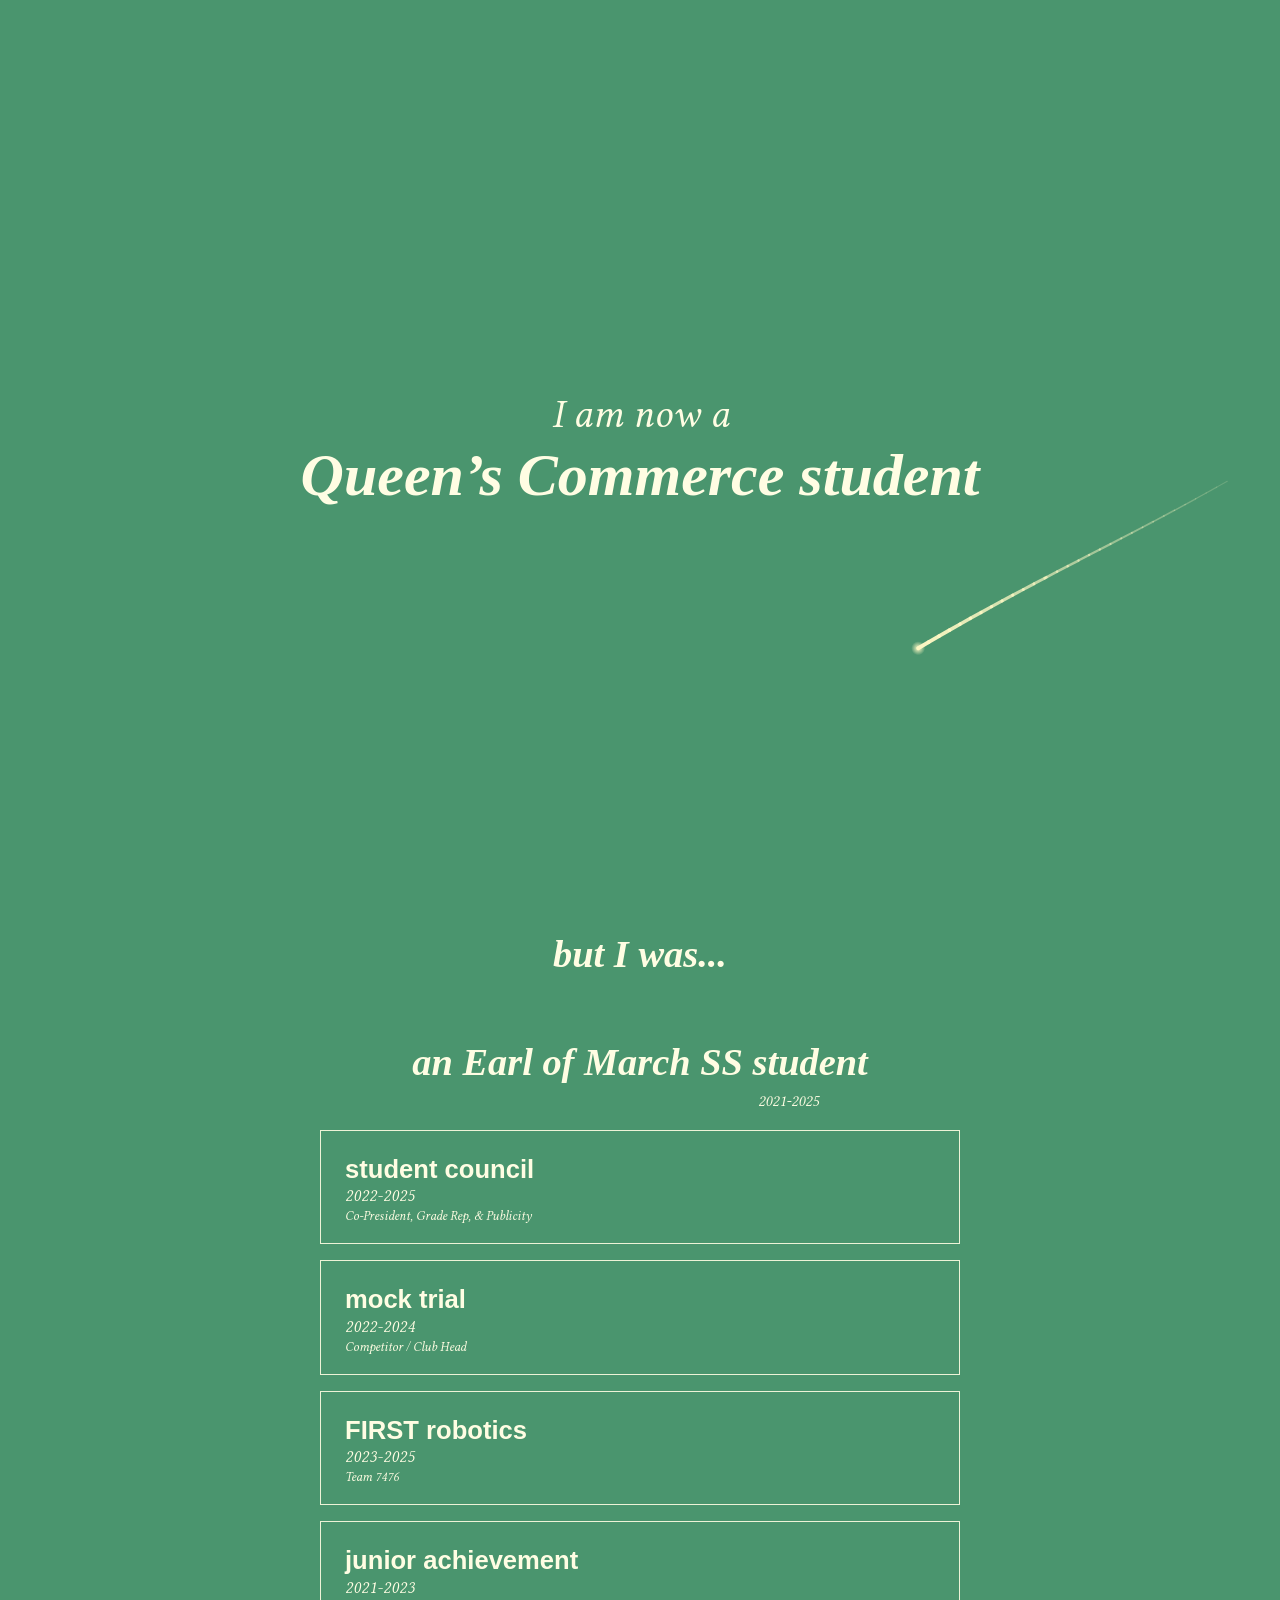
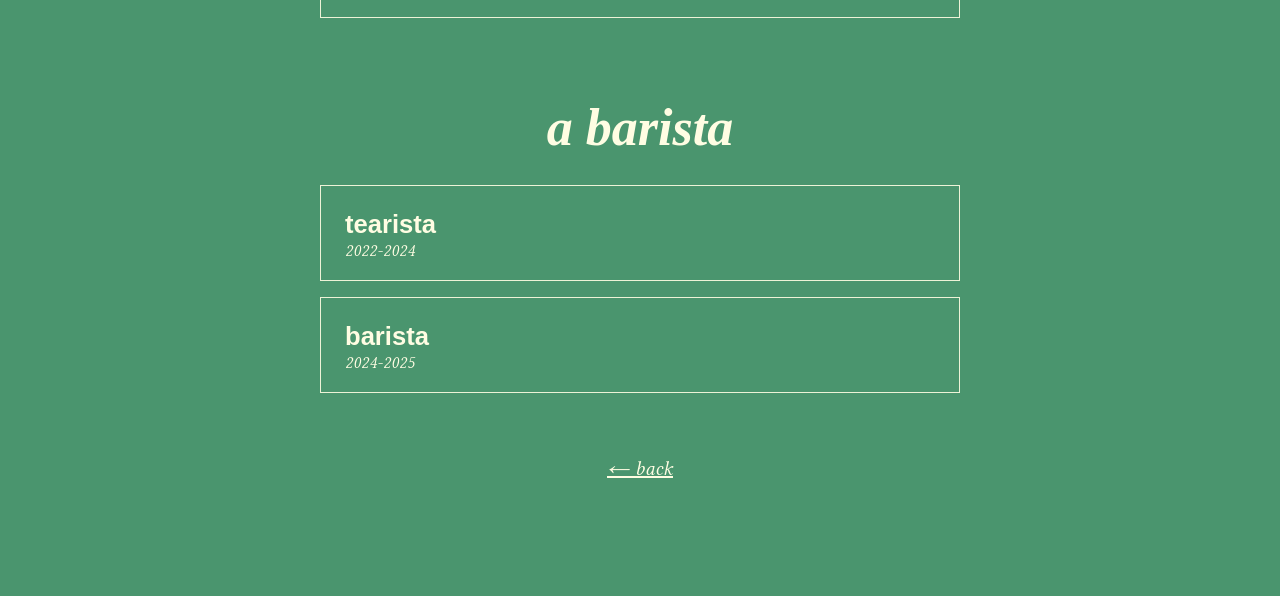
==== commit da9e577d: "connected to supabase + blog" ====
--- a/academics.html
+++ b/academics.html
@@ -13,11 +13,11 @@
     <link rel="preconnect" href="https://fonts.googleapis.com" />
     <link rel="preconnect" href="https://fonts.gstatic.com" crossorigin />
     <link rel="stylesheet" href="css/style.css" />
-    <script src="js/loading.js"></script>
     <link
       href="https://fonts.googleapis.com/css2?family=Libertinus+Serif:ital,wght@0,400;0,600;0,700;1,400;1,600;1,700&display=swap"
       rel="stylesheet"
     />
+    <script src="js/loading.js"></script>
   </head>
   <body class="academics-page">
     <header class="acad-hero">
--- a/css/style.css
+++ b/css/style.css
@@ -1244,6 +1244,14 @@
 }
 
 /* Typewriter text (spans added by the script in index.html, desktop only) */
+.forward-button.tw-box{
+    transition:border-color 0.8s ease, transform 0.3s ease-out;
+}
+
+.forward-button.tw-box:not(.is-typed){
+    border-color:transparent;
+}
+
 .tw-char{
     visibility:hidden;
 }
@@ -1659,7 +1667,20 @@
     display:block;
     width:100%;
     height:100%;
-    object-fit:cover;
+    object-fit:contain; /* show each piece whole, whatever its shape */
+}
+
+/* a real image sits on the card's own white instead of the placeholder grey */
+.post-photo:has(img){
+    background:none;
+}
+
+.post-caption{
+    margin:0.5rem 0 0;
+    color:#111;
+    font-size:0.9rem;
+    line-height:1.4;
+    white-space:pre-line; /* line breaks in a caption show up */
 }
 
 .like-button{
@@ -2034,7 +2055,7 @@
 }
 
 .loader-fish{
-    width:min(160px, 40vw);
+    width:min(110px, 28vw);
     max-width:none;
 }
 
@@ -2214,3 +2235,347 @@
     50%{ scale:0 1; }
     100%{ scale:1 1; }
 }
+
+/* ---------- Blog page (blog.html + js/blog.js) ---------- */
+.blog-page{
+    min-height:100vh;
+    margin:0;
+    padding:0 16px 4rem;
+    background:linear-gradient(#2597E6, #7FD4FF);
+    background-attachment:fixed;
+}
+
+.blog-home{
+    position:absolute;
+    top:1.25rem;
+    left:1.25rem;
+    z-index:1;
+    color:#fffde3;
+    font-family:"Libertinus Serif", serif;
+    font-style:italic;
+    font-size:1.1rem;
+}
+
+.blog-title{
+    margin:0;
+    padding:clamp(5rem, 10vw, 7.5rem) 0 clamp(2rem, 5vw, 3.5rem);
+    color:#fff;
+    font-family:"Libertinus Serif", Georgia, serif;
+    font-style:italic;
+    font-weight:700;
+    font-size:clamp(4rem, 11vw, 7.5rem);
+    letter-spacing:0.02em;
+    line-height:1;
+    text-align:center;
+}
+
+.blog-list{
+    display:flex;
+    flex-direction:column;
+    align-items:center;
+    gap:clamp(2rem, 4vw, 3.75rem);
+}
+
+.blog-empty{
+    color:#fff;
+    font-family:"Libertinus Serif", Georgia, serif;
+    font-style:italic;
+    font-size:1.4rem;
+}
+
+/* the card: fades in, and gives its flipper the 3D space to tilt and turn in */
+.blog-card{
+    --tilt-x:0deg;
+    --tilt-y:0deg;
+    --flip:0deg;
+    width:min(85%, 68rem);
+    perspective:1400px;
+    outline:none;
+}
+
+@media (max-width: 600px){
+    .blog-card{
+        width:100%;
+    }
+}
+
+.blog-card.is-flipped{
+    --flip:180deg;
+}
+
+.blog-flipper{
+    display:grid;
+    transform-style:preserve-3d;
+    transform:rotateX(var(--tilt-x)) rotateY(calc(var(--tilt-y) + var(--flip)));
+    transition:transform 0.5s ease;
+    -webkit-user-select:none;
+    user-select:none;
+}
+
+.blog-card.is-tilting .blog-flipper{
+    transform:rotateX(var(--tilt-x)) rotateY(calc(var(--tilt-y) + var(--flip))) scale(1.02);
+    transition:transform 0.12s ease-out;
+}
+
+/* after the tilt rule, so a flip turns slowly even while tilting */
+.blog-card.is-flipping .blog-flipper{
+    transition:transform 0.7s cubic-bezier(0.3, 0.7, 0.3, 1);
+}
+
+.blog-face{
+    position:relative;
+    grid-area:1 / 1;
+    box-sizing:border-box;
+    padding:clamp(1.75rem, 4vw, 3rem) clamp(1.25rem, 4.5vw, 3.5rem);
+    border-radius:10px;
+    background:#fff;
+    color:#222;
+    box-shadow:var(--shadow-x, 0px) var(--shadow-y, 10px) 30px rgba(10, 60, 110, 0.18);
+    -webkit-backface-visibility:hidden;
+    backface-visibility:hidden;
+    transition:box-shadow 0.2s ease-out;
+}
+
+/* shine that follows the cursor across the tilted card */
+.blog-face::after{
+    content:"";
+    position:absolute;
+    inset:0;
+    border-radius:inherit;
+    background:radial-gradient(circle at var(--glare-x, 50%) var(--glare-y, 50%), rgba(255, 255, 255, 0.45), rgba(255, 255, 255, 0) 55%);
+    opacity:0;
+    pointer-events:none;
+    transition:opacity 0.3s ease;
+}
+
+.blog-card.is-tilting .blog-face::after{
+    opacity:1;
+}
+
+.blog-card:focus-visible .blog-face{
+    box-shadow:0 0 0 3px #fffde3, 0 10px 30px rgba(10, 60, 110, 0.18);
+}
+
+/* both sides are as tall as the taller one; the front centers its content */
+.blog-front{
+    display:flex;
+    flex-direction:column;
+    justify-content:center;
+    text-align:center;
+}
+
+.blog-back{
+    transform:rotateY(180deg);
+}
+
+.blog-card-title{
+    margin:0;
+    font-family:"Libertinus Serif", Georgia, serif;
+    font-style:italic;
+    font-weight:700;
+    font-size:clamp(1.6rem, 3.6vw, 2.5rem);
+    line-height:1.15;
+}
+
+.blog-card-date{
+    margin:0.5rem 0 0;
+    font-family:"Libertinus Serif", Georgia, serif;
+    font-style:italic;
+    font-size:clamp(1.1rem, 2.2vw, 1.5rem);
+}
+
+.blog-photo{
+    margin-top:1.25rem;
+    aspect-ratio:16 / 7;
+    border-radius:8px;
+    overflow:hidden;
+    background:#9b9b9b;
+}
+
+.blog-photo img{
+    display:block;
+    width:100%;
+    height:100%;
+    max-width:none;
+    object-fit:cover;
+}
+
+.blog-journal{
+    margin:clamp(1.5rem, 4vw, 3rem) 0 0;
+    font-size:clamp(0.95rem, 1.8vw, 1.15rem);
+    line-height:1.55;
+    white-space:pre-line; /* keep line breaks from the form */
+    overflow-wrap:anywhere;
+}
+
+.blog-footer{
+    margin:3.5rem 0 0;
+    text-align:center;
+}
+
+.blog-write{
+    color:#fffde3;
+    font-family:"Libertinus Serif", Georgia, serif;
+    font-style:italic;
+    font-size:1rem;
+    opacity:0.75;
+}
+
+.blog-write:hover{
+    opacity:1;
+}
+
+@media (prefers-reduced-motion: reduce){
+    .blog-flipper,
+    .blog-card.is-flipping .blog-flipper{
+        transition:none;
+    }
+}
+
+/* ---------- blog-admin.html: the "new entry" form ---------- */
+.blog-admin-title{
+    font-size:clamp(2.75rem, 8vw, 4.5rem);
+}
+
+.blog-admin{
+    display:flex;
+    flex-direction:column;
+    align-items:center;
+    gap:1.5rem;
+}
+
+.admin-note,
+.admin-panel{
+    box-sizing:border-box;
+    width:min(100%, 40rem);
+    margin:0;
+    border-radius:10px;
+}
+
+/* display:flex below would otherwise override the hidden attribute */
+.admin-panel[hidden],
+.admin-note[hidden],
+.admin-preview[hidden]{
+    display:none;
+}
+
+.admin-note{
+    padding:1rem 1.25rem;
+    background:rgba(255, 253, 227, 0.92);
+    color:#2b4a63;
+    font-size:0.9rem;
+    line-height:1.5;
+}
+
+.admin-panel{
+    display:flex;
+    flex-direction:column;
+    gap:1.1rem;
+    padding:clamp(1.25rem, 4vw, 2.25rem);
+    background:#fff;
+    color:#222;
+    box-shadow:0 10px 30px rgba(10, 60, 110, 0.18);
+}
+
+.admin-panel h2{
+    margin:0;
+    font-family:"Libertinus Serif", Georgia, serif;
+    font-style:italic;
+    font-size:1.6rem;
+}
+
+.admin-field{
+    display:flex;
+    flex-direction:column;
+    gap:0.4rem;
+    font-size:0.95rem;
+    font-weight:700;
+}
+
+.admin-field small{
+    font-weight:400;
+    color:#777;
+}
+
+.admin-field input,
+.admin-field textarea{
+    padding:0.65rem 0.75rem;
+    border:1px solid #cfd8e3;
+    border-radius:6px;
+    font:inherit;
+    font-weight:400;
+    color:#222;
+}
+
+.admin-field input[type="file"]{
+    padding:0.5rem;
+}
+
+.admin-field textarea{
+    resize:vertical;
+}
+
+.admin-count{
+    align-self:flex-end;
+}
+
+.admin-preview{
+    max-height:14rem;
+    width:auto;
+    max-width:100%;
+    align-self:flex-start;
+    border-radius:6px;
+}
+
+.admin-submit{
+    align-self:flex-start;
+    padding:0.75rem 1.75rem;
+    border:none;
+    border-radius:6px;
+    background:#2597E6;
+    color:#fff;
+    font:inherit;
+    font-weight:700;
+    cursor:pointer;
+}
+
+.admin-submit:disabled{
+    opacity:0.6;
+    cursor:default;
+}
+
+.admin-status,
+.admin-who{
+    margin:0;
+    font-size:0.9rem;
+}
+
+.admin-link,
+.admin-delete{
+    padding:0;
+    border:none;
+    background:none;
+    color:#2597E6;
+    font:inherit;
+    text-decoration:underline;
+    cursor:pointer;
+}
+
+.admin-entries{
+    list-style:none;
+    margin:0;
+    padding:0;
+}
+
+.admin-entries li{
+    display:flex;
+    justify-content:space-between;
+    gap:1rem;
+    padding:0.6rem 0;
+    border-top:1px solid #eef1f5;
+    font-size:0.9rem;
+}
+
+.admin-delete{
+    color:#c0392b;
+}
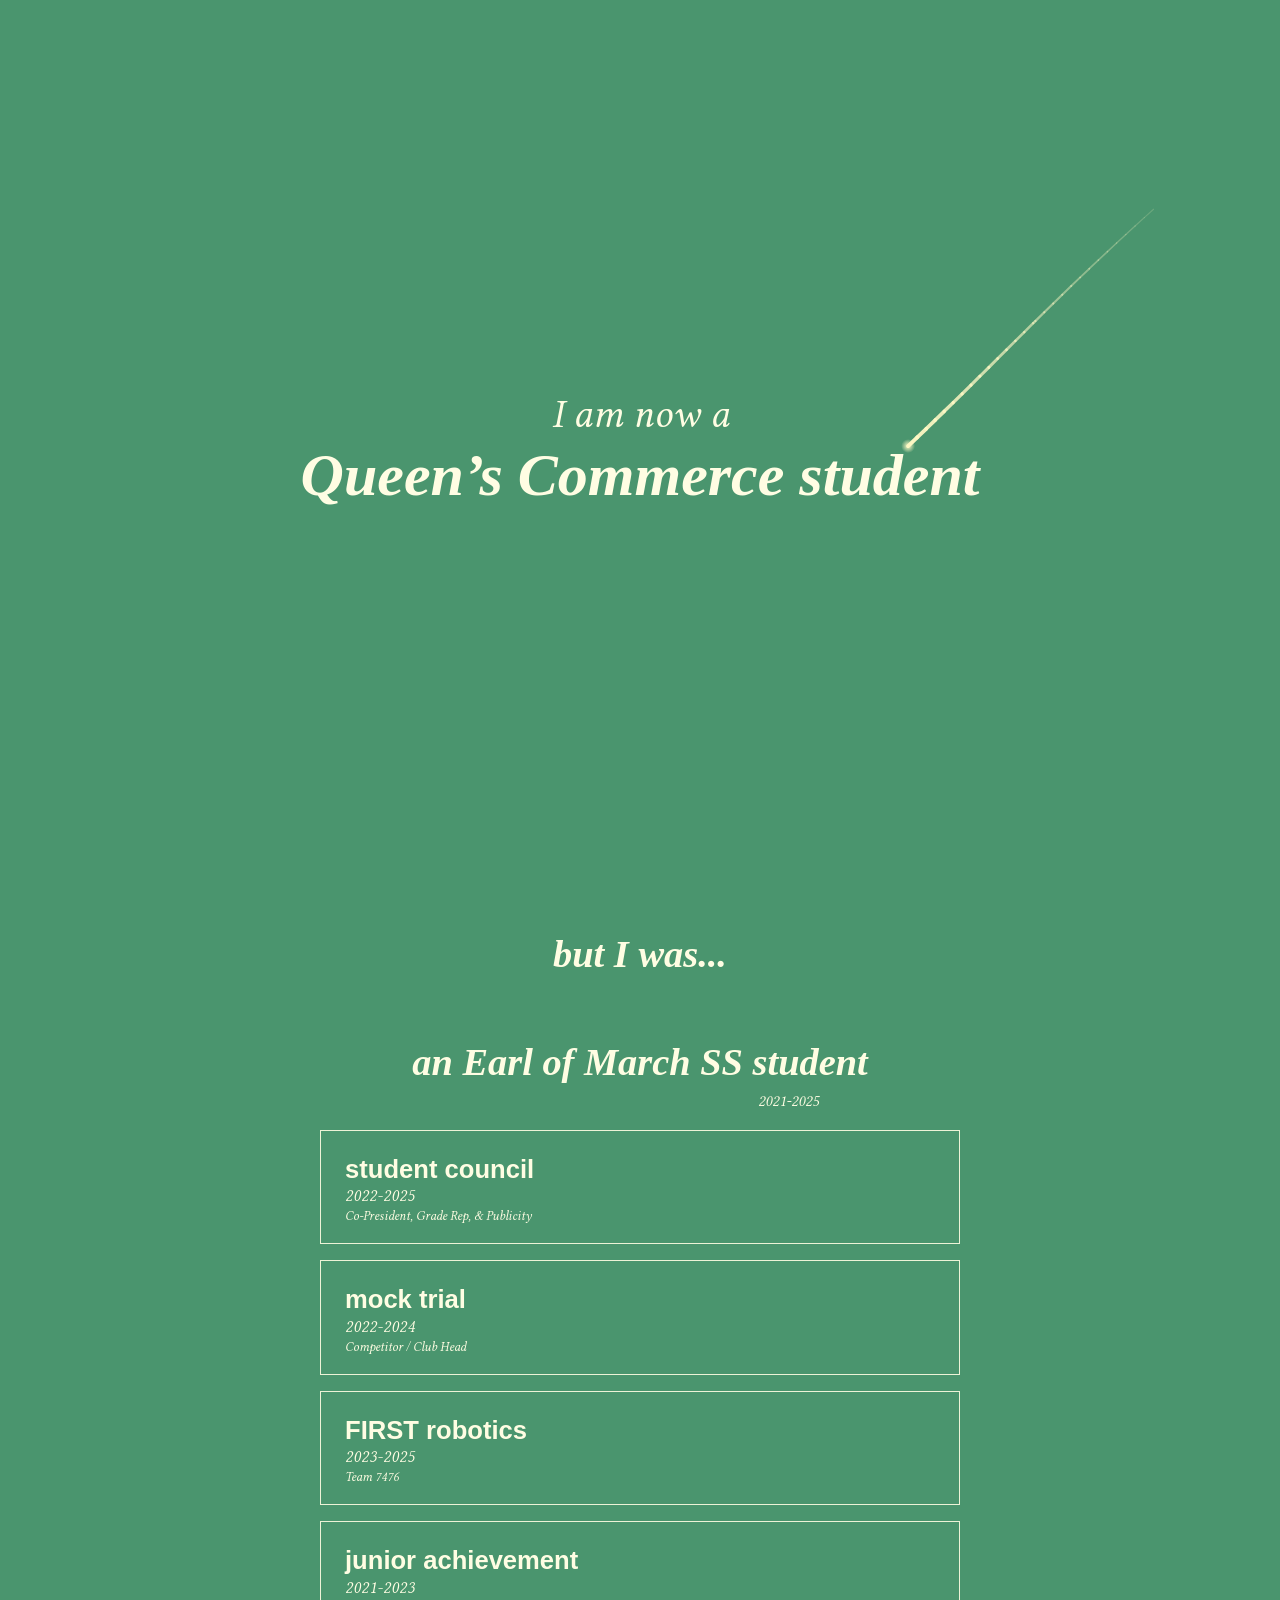
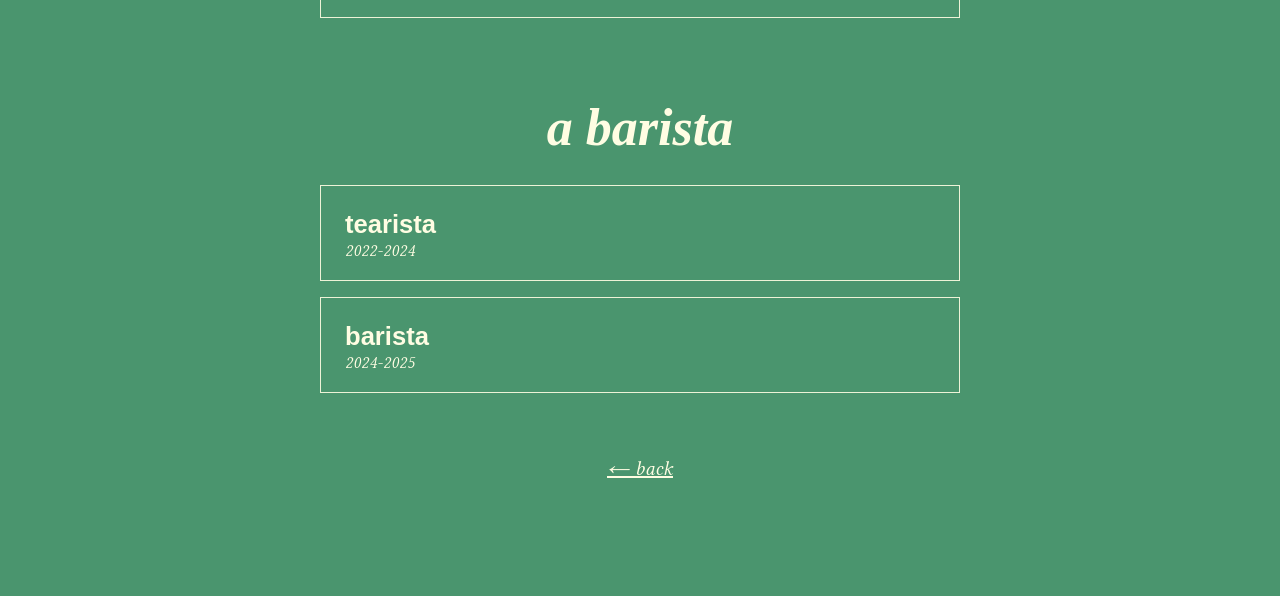
==== commit e31f5d73: "no more .html at the end of URLs!" ====
--- a/academics.html
+++ b/academics.html
@@ -94,7 +94,7 @@
       </section>
 
       <p class="acad-back reveal">
-        <a href="index.html">← back</a>
+        <a href="./">← back</a>
       </p>
     </main>
 
